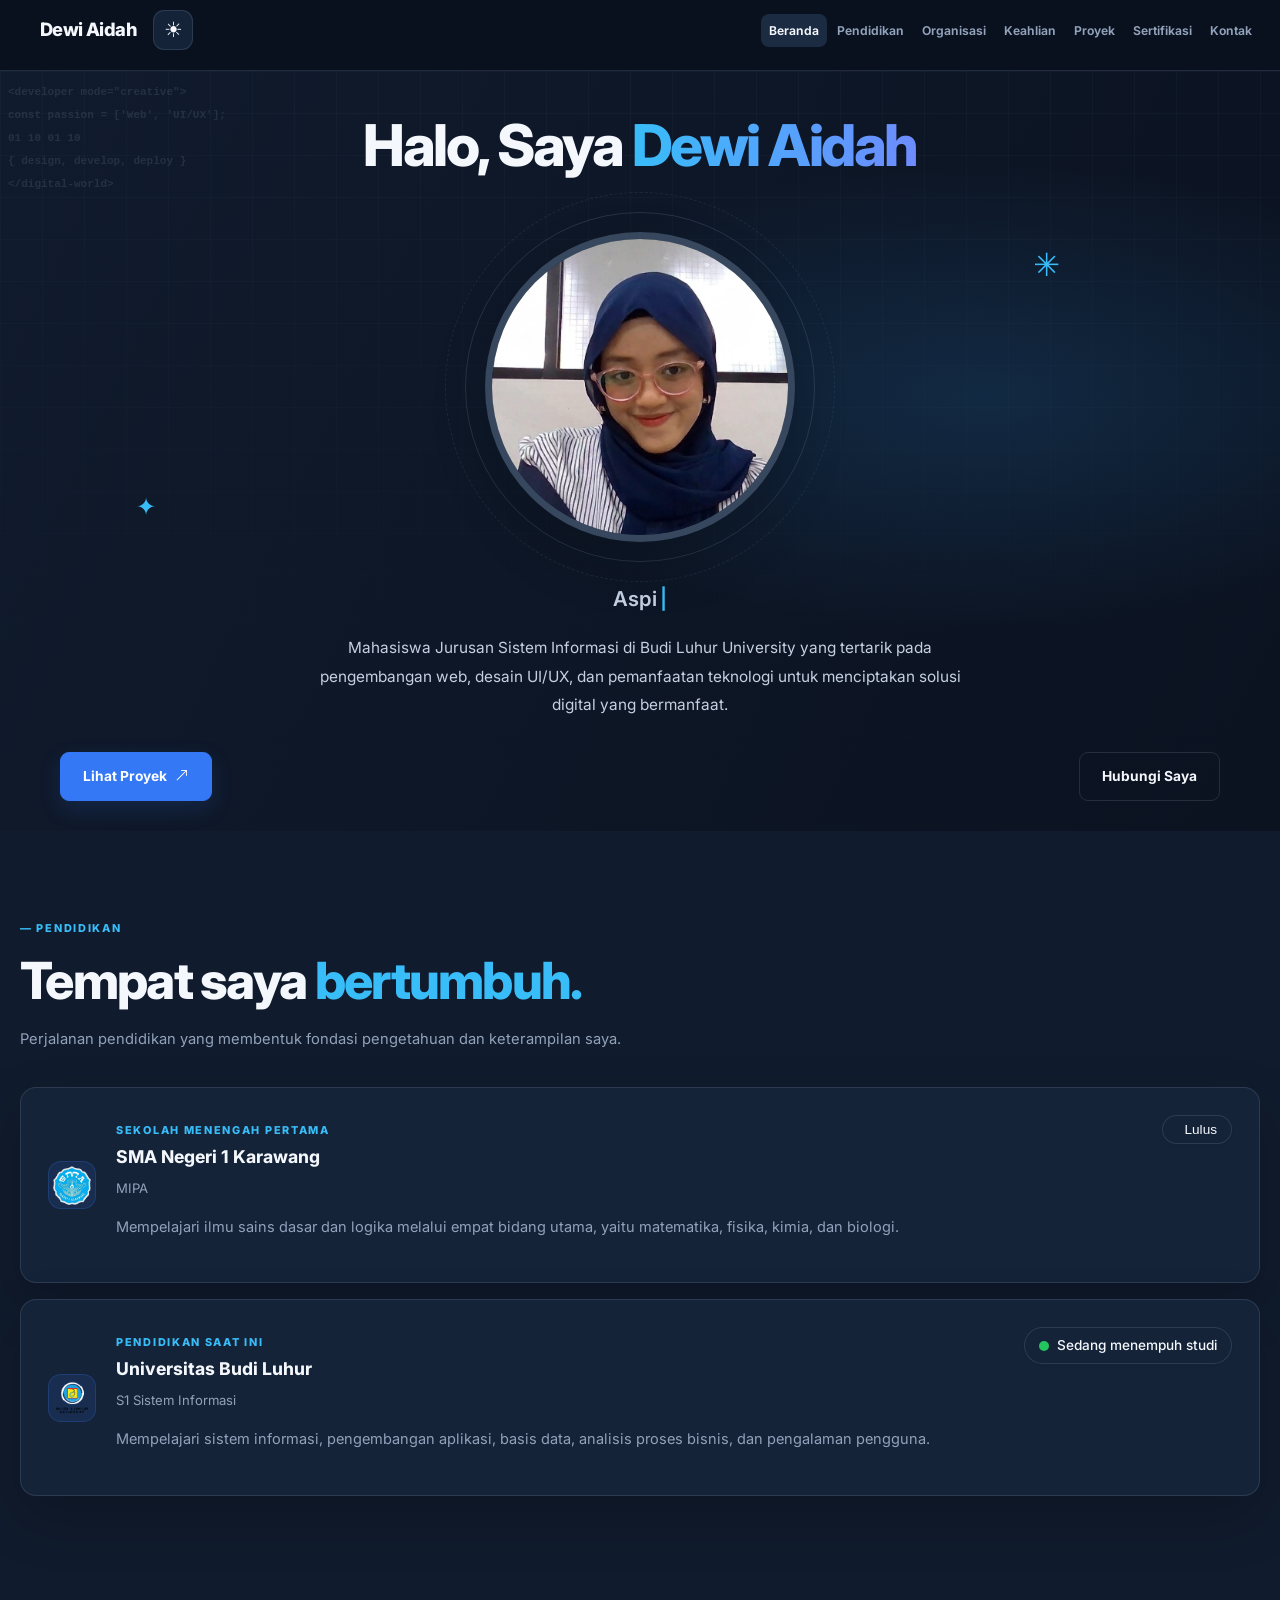
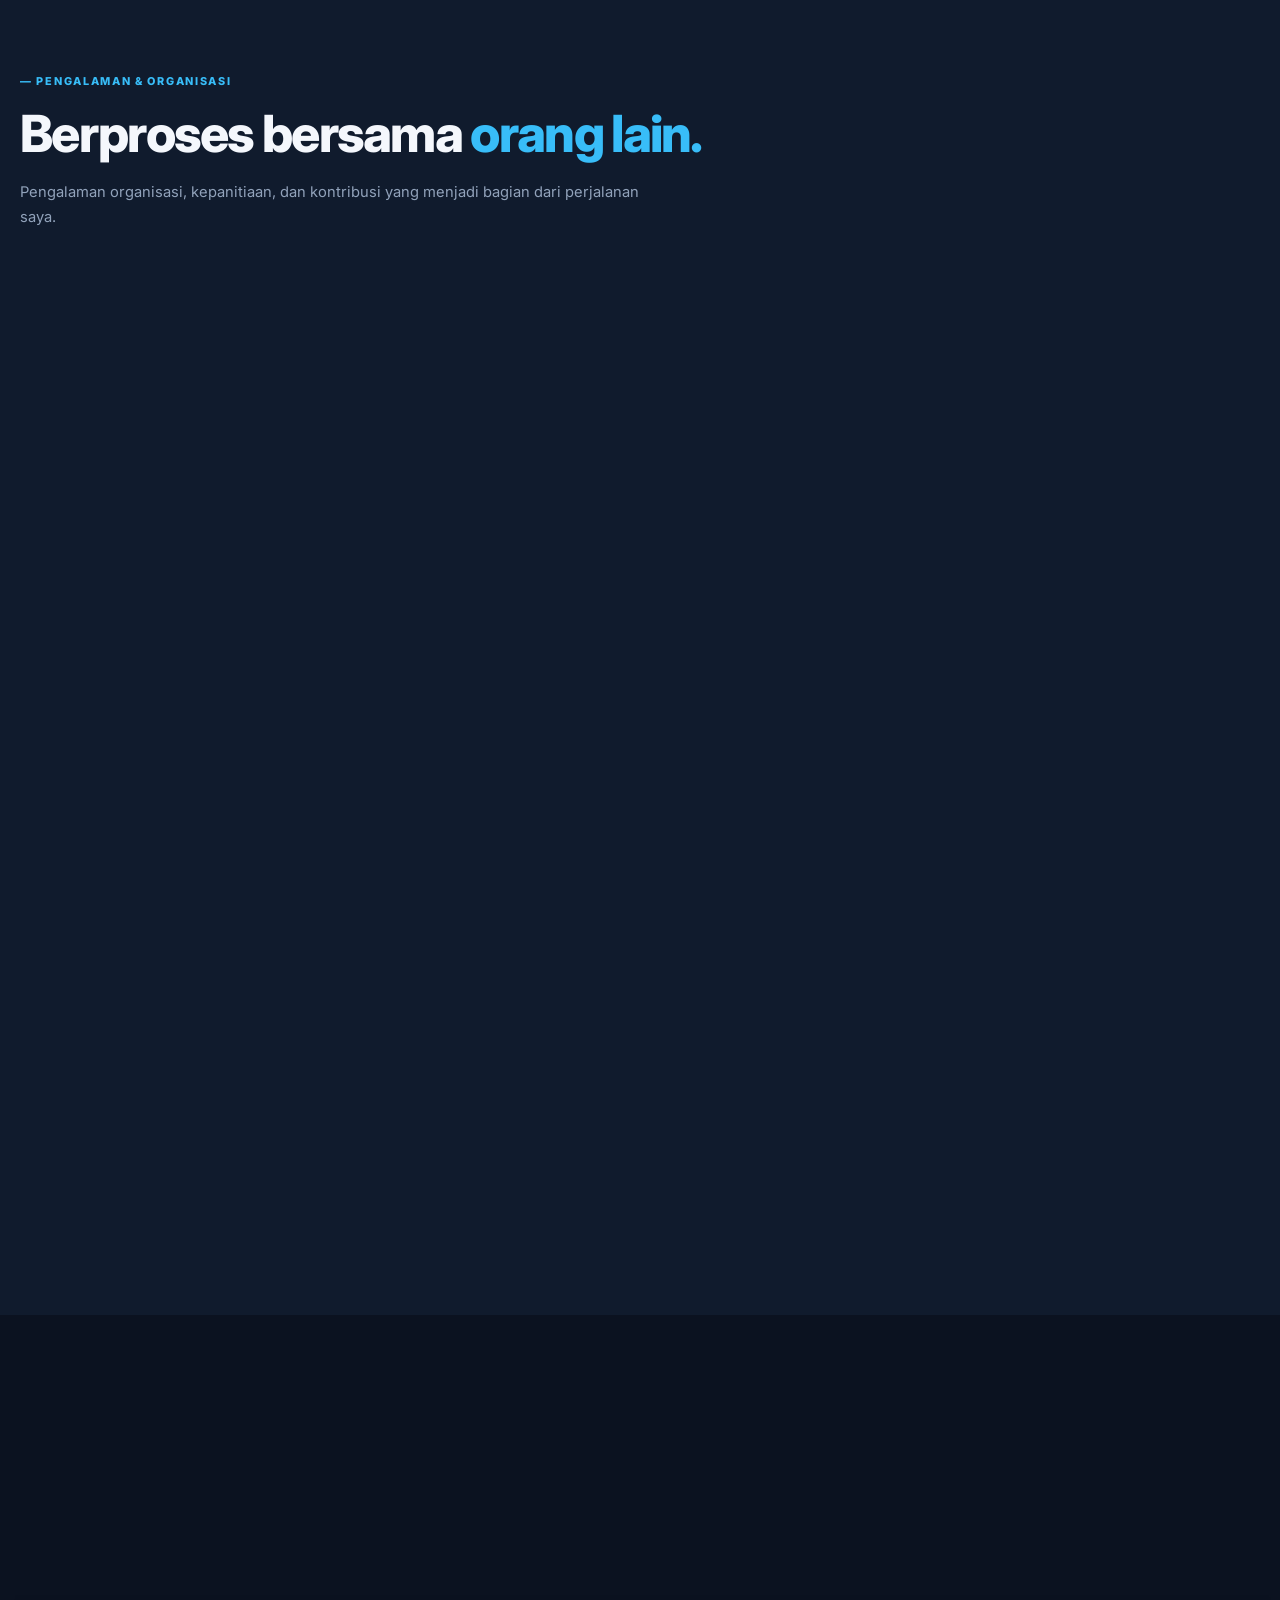
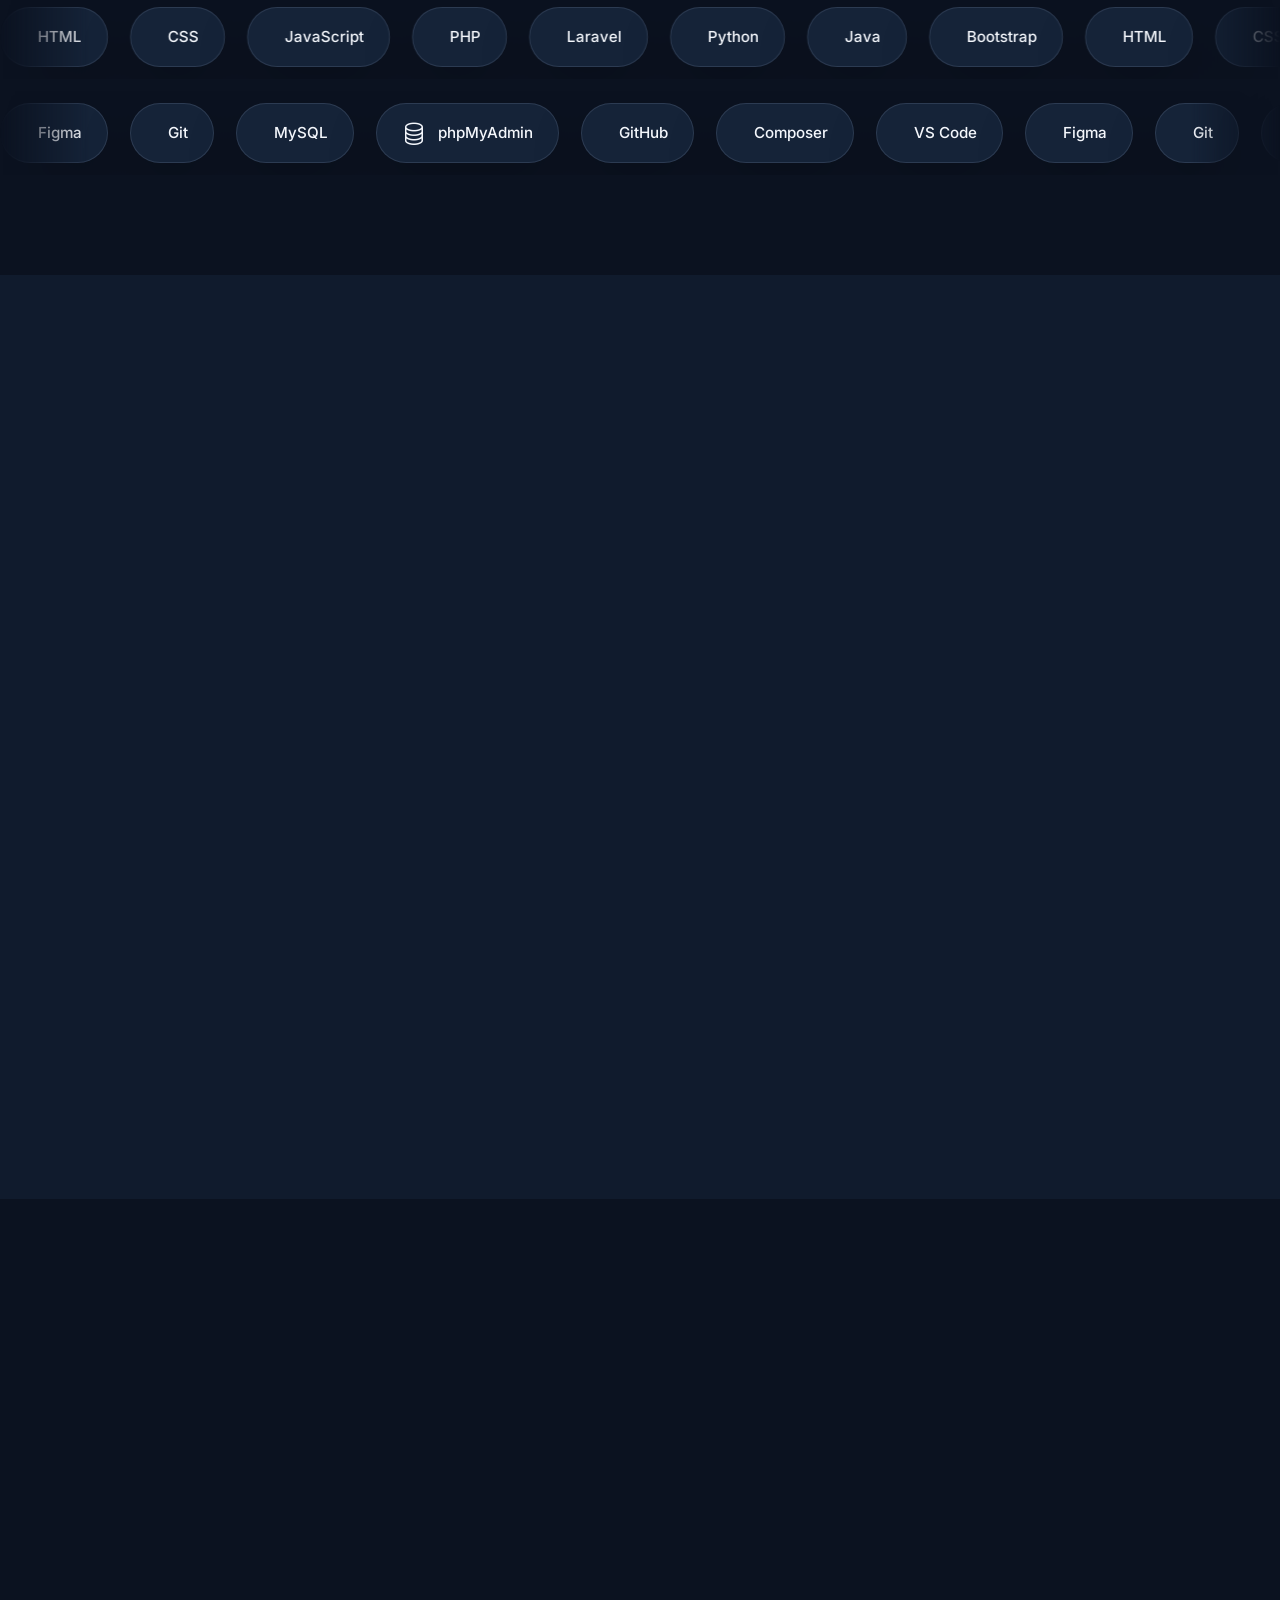
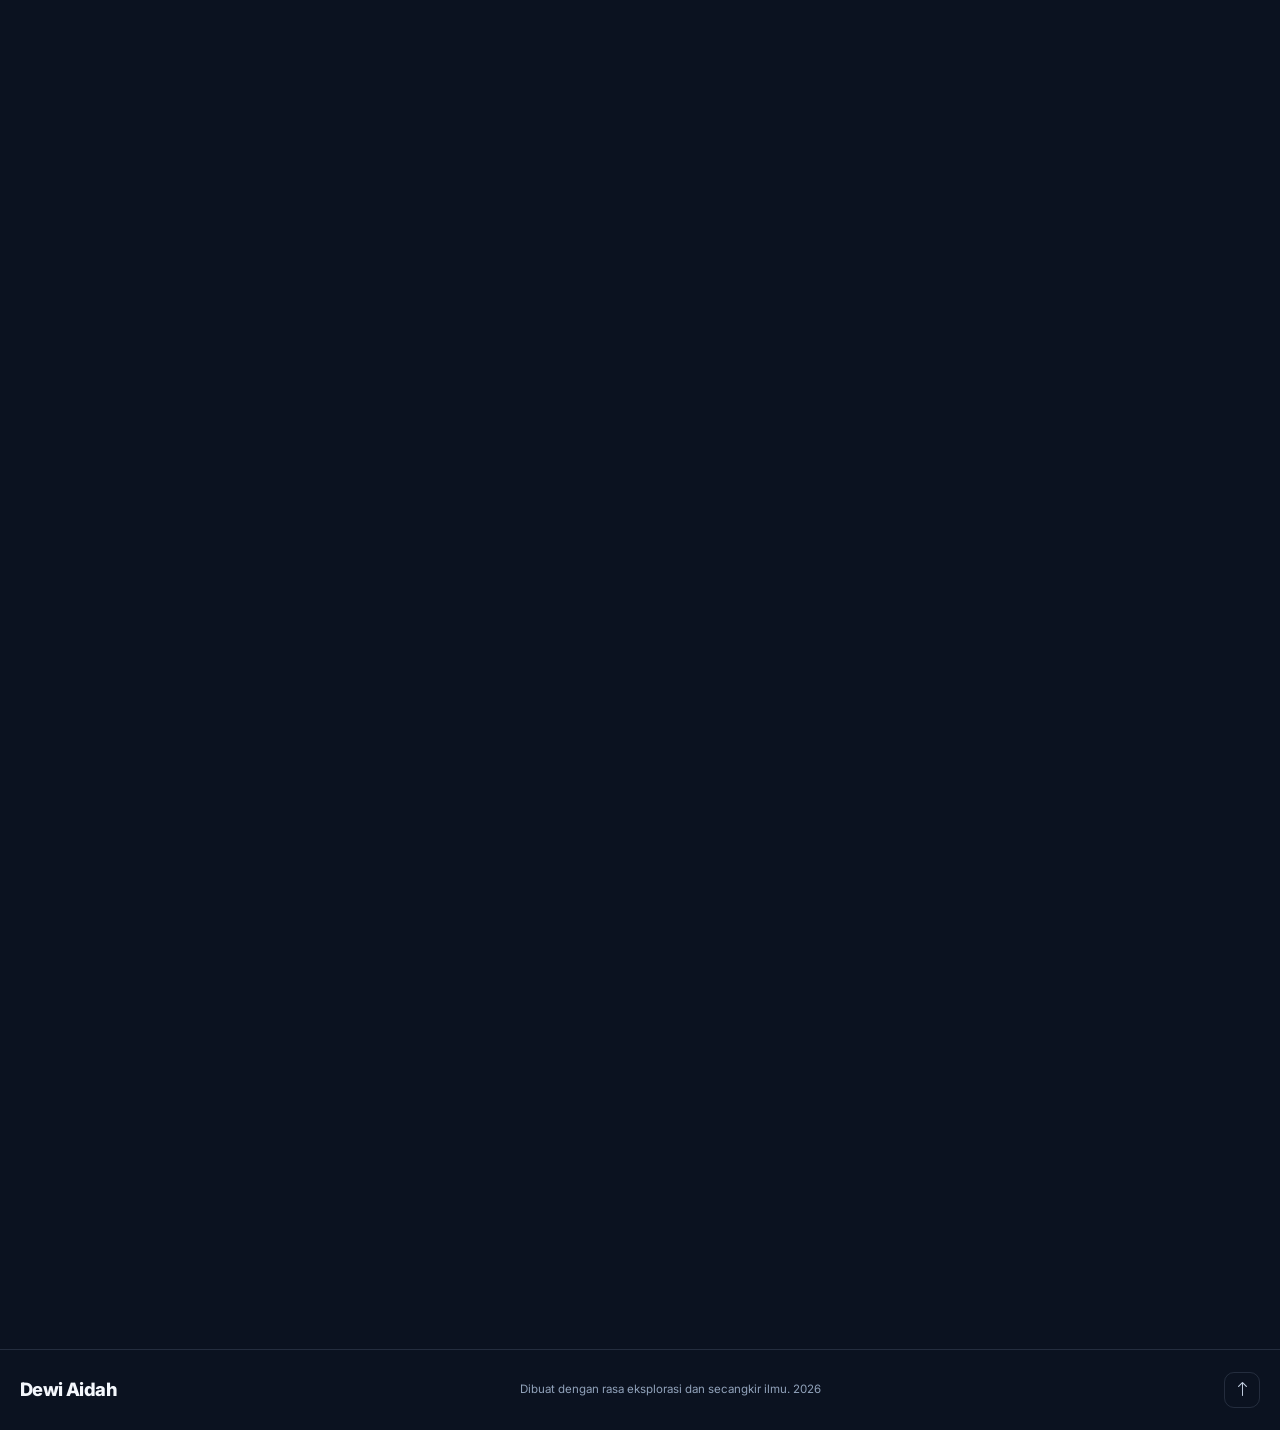
==== cv.html @ ea105f6a "Initial commic CV" ====
<!doctype html>
<html lang="id" data-theme="dark">
<head>
  <meta charset="utf-8">
  <meta name="viewport" content="width=device-width, initial-scale=1">
  <meta name="description" content="Portfolio Dewi Aidah, mahasiswa Sistem Informasi Universitas Budi Luhur.">

  <title>Dewi Aidah — Portfolio</title>

  <!-- Bootstrap CSS lokal -->
  <link rel="stylesheet" href="./bootstrap/css/bootstrap.min.css">

  <!-- Bootstrap Icons lokal: pilih satu file saja -->
  <link rel="stylesheet" href="./bootstrap-icons/font/bootstrap-icons.min.css">

  <!-- Devicon: untuk ikon bahasa pemrograman dan teknologi -->
  <link rel="stylesheet" href="https://cdn.jsdelivr.net/gh/devicons/devicon@v2.17.0/devicon.min.css">

  <!-- CSS buatan sendiri: tetap paling akhir -->
  <link rel="stylesheet" href="./style.css">
  <link rel="stylesheet" href="./bootstrap-icons/font/bootstrap-icons.min.css">
<link rel="stylesheet"
      href="./bootstrap-icons-1.13.2/bootstrap-icons.min.css">
</style>
</head>

<body>
    <header class="site-header">
    <nav class="navbar navbar-expand-xl">
      <div class="container">
        <a class="navbar-brand brand" href="#home" aria-label="Dewi Aidah, ke beranda">Dewi Aidah</a>
        <div class="nav-actions order-xl-3">
  <button
    class="theme-toggle"
    id="themeToggle"
    type="button"
    aria-label="Aktifkan tema terang"
    title="Ganti tema">
    <span id="themeIcon" aria-hidden="true">☀</span>
  </button>

  <button class="navbar-toggler" id="navToggle" type="button" aria-controls="mainNav" aria-expanded="false" aria-label="Buka navigasi">
    <span id="menuIcon" aria-hidden="true">☰</span>
  </button>
</div>
        <div class="navbar-collapse order-xl-2" id="mainNav">
          <ul class="navbar-nav ms-xl-auto">
            <li class="nav-item"><a class="nav-link active" href="#home">Beranda</a></li>
            <li class="nav-item"><a class="nav-link" href="#education">Pendidikan</a></li>
            <li class="nav-item"><a class="nav-link" href="#organization">Organisasi</a></li>
            <li class="nav-item"><a class="nav-link" href="#skills">Keahlian</a></li>
            <li class="nav-item"><a class="nav-link" href="#projects">Proyek</a></li>
            <li class="nav-item"><a class="nav-link" href="#certificates">Sertifikasi</a></li>
            <li class="nav-item"><a class="nav-link" href="#contact">Kontak</a></li>
          </ul>
        </div>
      </div>
    </nav>
  </header>
  <main>
    <section class="hero section-anchor" id="home">
      <div class="code-text" aria-hidden="true">&lt;developer mode="creative"&gt;<br>  const passion = ['Web', 'UI/UX'];<br>  01 10 01 10<br> { design, develop, deploy }<br>&lt;/digital-world&gt;</div>
      <div class="hero-grid" aria-hidden="true"></div>
      <div class="container hero-container">
        <div class="row align-items-center g-5">
          <div class="col-lg-7 hero-copy reveal">
           
            <h1 text align="center">Halo, Saya <span class="gradient-text">Dewi Aidah</span></h1>
            <div class="col-lg-5 reveal">
            <div class="portrait-stage">
              <div class="portrait-orbit orbit-one"></div><div class="portrait-orbit orbit-two"></div>
              <div class="portrait-frame">
                <img src="images/FotoCV_Web.jpeg" alt="Foto profil Dewi Aidah" id="profilePhoto">
                <div class="portrait-placeholder" id="photoPlaceholder"><i class="bi bi-person-circle"></i><span>Tambahkan foto kamu</span></div>
              </div>
              
              <div class="portrait-spark spark-one">✳</div><div class="portrait-spark spark-two">✦</div>
            </div>
          </div>
        </div>
            <h2 class="hero-subtitle"><span id="typedText">Information Systems Student</span><span class="typing-cursor">|</span></h2>
            <p class="hero-description mx-auto" style="max-width: 650px;">Mahasiswa Jurusan Sistem Informasi di Budi Luhur University yang tertarik pada pengembangan web, desain UI/UX, dan pemanfaatan teknologi untuk menciptakan solusi digital yang bermanfaat.</p>
            <div class="hero-buttons">
              <a href="#projects" class="btn btn-primary-custom">Lihat Proyek<i class="bi bi-arrow-up-right"></i></a>
              <a href="#contact" class="btn btn-outline-custom">Hubungi Saya</a>
            </div>     
</div>
    </section>

<!-- Bagian Pendidikan -->
<section class="section section-soft section-anchor" id="education">
  <div class="container">
    <div class="section-heading reveal">
      <p class="section-index"> — PENDIDIKAN</p>
      <h2>Tempat saya <span>bertumbuh.</span></h2>
      <p class="section-intro">Perjalanan pendidikan yang membentuk fondasi pengetahuan dan keterampilan saya.</p>
    </div>

    <!-- SMAN 1 Karawang -->
    <article class="timeline-card reveal scroll-reveal">
      <div class="timeline-mark">
        <!-- Ganti ikon dengan tag img -->
        <img src="images/logoSmansa.png" alt="Logo SMAN 1 Karawang" class="institution-logo">
      </div>
      <div>
        <span class="eyebrow">SEKOLAH MENENGAH PERTAMA</span>
        <h3>SMA Negeri 1 Karawang</h3>
        <p class="card-subtitle">MIPA</p>
        <p class="body-copy">Mempelajari ilmu sains dasar dan logika melalui empat bidang utama, yaitu matematika, fisika, kimia, dan biologi.</p>
      </div>
      
<button class="btn status-badge status-graduated"><span></span>Lulus</button>
    </article>

    <!-- Universitas Budi Luhur -->
    <article class="timeline-card reveal scroll-reveal">
      <div class="timeline-mark">
        <!-- Ganti ikon dengan tag img -->
        <img src="images/logoBLU.png" alt="Logo Universitas Budi Luhur" class="institution-logo">
      </div>
      <div>
        <span class="eyebrow">PENDIDIKAN SAAT INI</span>
        <h3>Universitas Budi Luhur</h3>
        <p class="card-subtitle">S1 Sistem Informasi</p>
        <p class="body-copy">Mempelajari sistem informasi, pengembangan aplikasi, basis data, analisis proses bisnis, dan pengalaman pengguna.</p>
      </div>
      <!-- Badge Status dengan Titik Hijau Kelap-kelip -->
      <div class="status-badge">
        <span class="status-dot"></span>
        <span class="status-text">Sedang menempuh studi</span>
      </div>
    </article>
  </div>
</section>
<section
  class="section section-soft section-anchor"
  id="organization">
  <div class="container">

    <!-- JUDUL SECTION -->
    <div class="section-heading reveal">
      <p class="section-index">
        — PENGALAMAN & ORGANISASI
      </p>

      <h2>
        Berproses bersama <span>orang lain.</span>
      </h2>

      <p class="section-intro">
        Pengalaman organisasi, kepanitiaan, dan kontribusi
        yang menjadi bagian dari perjalanan saya.
      </p>
    </div>

    <!-- GRID CARD ORGANISASI -->
    <div class="organization-grid reveal">

      <!-- CARD ORGANISASI 1 -->
      <article class="organization-card scroll-reveal">

        <div class="organization-image">
          <img
            src="images/aslab.png"
            alt="Dokumentasi kegiatan organisasi pertama"
            loading="lazy">
        </div>

        <div class="organization-card-body">
          <span class="eyebrow">
            ORGANISASI / KEPANITIAAN
          </span>

          <h3>Laboratorium Komputer ICT Terpadu</h3>

          <p class="organization-role">
            Asisten Laboratorium · 2025-2026
          </p>

          <p class="organization-description">
            Mengelola operasional dan perawatan infrastruktur IT laboratorium, membantu praktikum dan asistensi, serta berkontribusi dalam program kerja labkom.
          </p>
        </div>

      </article>
      <!-- CARD ORGANISASI 2 -->
      <article class="organization-card scroll-reveal">

        <div class="organization-image">
          <img
            src="images/awbl.png"
            alt="Dokumentasi kegiatan organisasi ketiga"
            loading="lazy">
        </div>

        <div class="organization-card-body">
          <span class="eyebrow">
            KEGIATAN KAMPUS
          </span>

          <h3>Proyek Aplikasi Wawasan Kebudiluhuran</h3>

          <p class="organization-role">
            Pemateri · 2026
          </p>

          <p class="organization-description">
            Edukasi interaktif berbasis gamifikasi yang mengajak siswa sekolah dasar belajar memilah dan memanfaatkan sampah sejak dini melalui aktivitas yang menyenangkan dan edukatif.
          </p>
        </div>
      </article>
<!-- CARD ORGANISASI 3 -->
      <article class="organization-card scroll-reveal">

        <div class="organization-image">
          <img
            src="images/tesnika.png"
            alt="Dokumentasi kegiatan organisasi pertama"
            loading="lazy">
        </div>

        <div class="organization-card-body">
          <span class="eyebrow">
            ORGANISASI / KEPANITIAAN
          </span>

          <h3>Teater Seni SMAN 1 Karawang (Tesnika)</h3>

          <p class="organization-role">
            Wakil Ketua · 2023-2025
          </p>

          <p class="organization-description">
            Ekstrakurikuler teater yang mengembangkan kemampuan akting, komunikasi, dan kolaborasi melalui pertunjukan teater dan kegiatan seni.
          </p>
        </div>

      </article>
      <!-- CARD ORGANISASI 4 -->
      <article class="organization-card scroll-reveal">

        <div class="organization-image">
          <img
            src="images/osis.jpeg"
            alt="Dokumentasi kegiatan organisasi ketiga"
            loading="lazy">
        </div>

        <div class="organization-card-body">
          <span class="eyebrow">
            ORGANISASI / KEPANITIAAN
          </span>

          <h3>OSIS SMAN 1 Karawang</h3>

          <p class="organization-role">
            Divisi Prestasi dan Kreativitas Seni · 2023-2024
          </p>

          <p class="organization-description">
            Mengelola kegiatan dan program kerja OSIS, serta berkontribusi dalam pengembangan kreativitas seni maupun prestasi di lingkungan sekolah.
          </p>
        </div>

      </article>

    </div>
  </div>
</section>
    </div>
  </div>
</section>
    </div>
  </div>
</section>

<section class="section section-anchor" id="skills">
  <div class="container">
    <div class="section-heading reveal">
      <p class="section-index">— KEAHLIAN</p>
      <h2><span>Tools</span> & <span>Skills</span></h2>
      <p class="section-intro">
        Teknologi dan tools yang saya gunakan dalam proses belajar dan pengembangan proyek.
      </p>
    </div>
  </div>

  <!-- BARIS 1: BERGERAK KE KANAN -->
  <div class="skills-marquee" aria-label="Keahlian teknis">
    <div class="skills-track skills-track-right">

      <div class="skills-group">
        <span class="skill-item">
          <i class="devicon-html5-plain colored"></i>
          <span>HTML</span>
        </span>

        <span class="skill-item">
          <i class="devicon-css3-plain colored"></i>
          <span>CSS</span>
        </span>

        <span class="skill-item">
          <i class="devicon-javascript-plain colored"></i>
          <span>JavaScript</span>
        </span>

        <span class="skill-item">
          <i class="devicon-php-plain colored"></i>
          <span>PHP</span>
        </span>

        <span class="skill-item">
          <i class="devicon-laravel-plain colored"></i>
          <span>Laravel</span>
        </span>
        <span class="skill-item">
          <i class="devicon-python-plain colored"></i>
          <span>Python</span>
        </span>

        <span class="skill-item">
          <i class="devicon-java-plain colored"></i>
          <span>Java</span>
        </span>
        <span class="skill-item">
          <i class="devicon-bootstrap-plain colored"></i>
          <span>Bootstrap</span>
        </span>
      </div>

      <!-- DUPLIKASI -->
      <div class="skills-group" aria-hidden="true">
        <span class="skill-item">
          <i class="devicon-html5-plain colored"></i>
          <span>HTML</span>
        </span>

        <span class="skill-item">
          <i class="devicon-css3-plain colored"></i>
          <span>CSS</span>
        </span>

        <span class="skill-item">
          <i class="devicon-javascript-plain colored"></i>
          <span>JavaScript</span>
        </span>

        <span class="skill-item">
          <i class="devicon-php-plain colored"></i>
          <span>PHP</span>
        </span>

        <span class="skill-item">
          <i class="devicon-laravel-plain colored"></i>
          <span>Laravel</span>
        </span>

        <span class="skill-item">
          <i class="devicon-python-plain colored"></i>
          <span>Python</span>
        </span>

        <span class="skill-item">
          <i class="devicon-java-plain colored"></i>
          <span>Java</span>
        </span>

        <span class="skill-item">
          <i class="devicon-bootstrap-plain colored"></i>
          <span>Bootstrap</span>
        </span>
      </div>

    </div>
  </div>

  <!-- BARIS 2: BERGERAK KE KIRI -->
  <div class="skills-marquee" aria-label="Tools dan teknologi">
    <div class="skills-track skills-track-left">

      <div class="skills-group">
        <span class="skill-item">
          <i class="devicon-figma-plain colored"></i>
          <span>Figma</span>
        </span>

        <span class="skill-item">
          <i class="devicon-git-plain colored"></i>
          <span>Git</span>
        </span>

        <span class="skill-item">
          <i class="devicon-mysql-plain colored"></i>
          <span>MySQL</span>
        </span>

        <span class="skill-item">
  <i class="bi bi-database"></i>
  <span>phpMyAdmin</span>
</span>

        <span class="skill-item">
          <i class="devicon-github-original"></i>
          <span>GitHub</span>
        </span>

        <span class="skill-item">
          <i class="devicon-composer-line colored"></i>
          <span>Composer</span>
        </span>
        <span class="skill-item">
          <i class="devicon-vscode-plain colored"></i>
          <span>VS Code</span>
        </span>
      <!-- DUPLIKASI -->
      <div class="skills-group" aria-hidden="true">
        <span class="skill-item">
          <i class="devicon-figma-plain colored"></i>
          <span>Figma</span>
        </span>

        <span class="skill-item">
          <i class="devicon-git-plain colored"></i>
          <span>Git</span>
        </span>

        <span class="skill-item">
          <i class="devicon-mysql-plain colored"></i>
          <span>MySQL</span>
        </span>

        <span class="skill-item">
  <i class="bi bi-database"></i>
  <span>phpMyAdmin</span>
</span>

        <span class="skill-item">
          <i class="devicon-github-original"></i>
          <span>GitHub</span>
        </span>

        <span class="skill-item">
          <i class="devicon-composer-line colored"></i>
          <span>Composer</span>
        </span>

        <span class="skill-item">
          <i class="devicon-vscode-plain colored"></i>
          <span>VS Code</span>
        </span>
    </div>
  </div>
</section>


<section class="section section-soft section-anchor" id="projects">
  <div class="container">

    <div class="section-heading reveal">
      <p class="section-index">— PROYEK PILIHAN</p>
      <h2>Hal yang sedang dan <span>pernah saya bangun.</span></h2>
      <p class="section-intro">
        Kumpulan proyek, eksperimen, dan solusi digital
        yang saya kembangkan selama proses belajar.
      </p>
    </div>

    <div class="row g-4 project-showcase">

      <!-- PROYEK 1: DENGAN FOTO -->
      <div class="col-lg-4 col-md-6">
        <article class="project-tile reveal">

          <div class="project-visual visual-blue">
            <span class="project-category">WEB APPLICATION</span>

            <img
              src="images/dearbeauty.jpeg"
              alt="Preview aplikasi booking makeup artist"
              loading="lazy">

            <span class="project-index">01</span>
          </div>

          <div class="project-info">
            <h3>Sistem Booking Makeup Artist</h3>

            <p>
              Aplikasi pemesanan jasa makeup artist dengan
              fitur booking, pengelolaan pesanan, dan informasi layanan.
            </p>
            
<div class="project-tags">
  <span>Laravel 13</span>
  <span>PHP</span>
  <span>MySQL</span>
  <span>HTML5 & CSS3</span>
  <span>Bootstrap 5</span>
  <span>RESTful API</span>
  <span>Git Version Control</span>
</div>

<a
  href="https://dearbeauty-bookingmua.infinityfreeapp.com/"
  class="project-action"
  target="_blank"
  rel="noopener noreferrer">
  Lihat Proyek <i class="bi bi-arrow-up-right"></i>
</a>


        </article>
      </div>

      <!-- PROYEK 2: TANPA FOTO -->
      <div class="col-lg-4 col-md-6">
        <article class="project-tile project-featured reveal">

          <div class="project-visual visual-dark">
            <span class="project-category">WEB DEVELOPMENT</span>

            <!-- ILUSTRASI TANPA FOTO -->
            <div class="project-illustration">
              <i class="bi bi-code-slash"></i>
              <span>DEWI AIDAH</span>
              <small>Network & System Administration</small>
              <div class="illustration-lines">
                <span></span>
                <span></span>
                <span></span>
              </div>
            </div>

            <span class="project-index">02</span>
          </div>

          <div class="project-info">
            <h3>Simulasi Jaringan & Sistem Berbasis Linux</h3>

            <p>
              Mengonfigurasi jaringan dasar hingga menengah menggunakan MikroTik RouterBoards, subnetting, dan integrasi layanan jaringan berbasis Linux seperti web server (Nginx), domain sistem (DNS), transfer file (FTP), SSH, dan database.
            </p>

            <div class="project-tags">
              <span>MikroTik</span>
              <span>Linux</span>
              <span>Nginx</span>
              <span>DNS</span>
              <span>FTP</span>
              <span>SSH</span>
              <span>MySQL</span>
            </div>
          </div>
        </article>
      </div>

      <!-- PROYEK 3: DENGAN FOTO -->
      <div class="col-lg-4 col-md-6">
        <article class="project-tile reveal">

          <div class="project-visual visual-violet">
            <span class="project-category">UI/UX DESIGN</span>

            <img
              src="images/figma2.png"
              alt="Preview desain platform literasi digital"
              loading="lazy">

            <span class="project-index">03</span>
          </div>

          <div class="project-info">
            <h3>Platform Literasi Digital</h3>

            <p>
              Konsep platform pembelajaran berbasis permainan
              dan AI untuk membantu meningkatkan literasi anak.
            </p>

            <div class="project-tags">
              <span>UI/UX</span>
              <span>Figma</span>
            </div>
          </div>
        </article>
      </div>

    </div>
  </div>
</section>
<section class="section section-anchor" id="certificates">
  <div class="container">
    <div class="section-heading reveal">
      <p class="section-index">— SERTIFIKASI</p>
      <h2>Terus belajar, <span>terus berkembang.</span></h2>
      <p class="section-intro">
      Kumpulan sertifikasi, pelatihan, dan pencapaian dalam perjalanan akademik dan profesional saya.
      </p>
    </div>

    <div class="certificate-grid reveal">

      <!-- CARD SERTIFIKAT 1 -->
      <article class="certificate-card"
        data-certificate="images/EFE1.jpeg"
        data-title="Sertifikat Web Development"
        tabindex="0"
        role="button"
        aria-label="Lihat Sertifikat Web Development">

        <div class="certificate-image">
          <img
            src="images/EFE1.jpeg"
            alt="Sertifikat Web Development"
            loading="lazy">
          <div class="certificate-image-overlay">
            <i class="bi bi-zoom-in"></i>
            <span>Lihat Sertifikat</span>
          </div>
        </div>

        <div class="certificate-card-body">
          <span class="eyebrow">SERTIFIKASI / PELATIHAN</span>
          <h3>High school-level 4 English language training</h3>
          <p class="certificate-organizer">English For Everyone · April 2025</p>
          <p class="certificate-description">
            Online Course untuk meningkatkan kemampuan bahasa Inggris tingkat menengah-atas.
          </p>
        </div>
      </article>


      <!-- CARD SERTIFIKAT 2 -->
      <article class="certificate-card"
        data-certificate="images/ukbi.jpeg"
        data-title="Sertifikat Laravel"
        tabindex="0"
        role="button"
        aria-label="Lihat Sertifikat Laravel">

        <div class="certificate-image">
          <img
            src="images/ukbi.jpeg"
            alt="Sertifikat Laravel"
            loading="lazy">
          <div class="certificate-image-overlay">
            <i class="bi bi-zoom-in"></i>
            <span>Lihat Sertifikat</span>
          </div>
        </div>

        <div class="certificate-card-body">
          <span class="eyebrow">SERTIFIKASI / PELATIHAN</span>
          <h3>Uji  Kemahiran Berbahasa Indonesia</h3>
          <p class="certificate-organizer">Badan Pengembangan dan Pembinaan Bahasa melalui Kelompok Kepakaran dan Layanan Profesional · Mei 2025</p>
          <p class="certificate-description">
            Sertifikasi resmi untuk mengukur kemampuan berbahasa Indonesia secara profesional.
          </p>
        </div>
      </article>


      <!-- CARD SERTIFIKAT 3 -->
      <article class="certificate-card"
        data-certificate="images/MySkill.jpeg"
        data-title="Sertifikat UI/UX Design"
        tabindex="0"
        role="button"
        aria-label="Lihat Sertifikat UI/UX Design">

        <div class="certificate-image">
          <img
            src="images/MySkill.jpeg"
            alt="Sertifikat UI/UX Design"
            loading="lazy">
          <div class="certificate-image-overlay">
            <i class="bi bi-zoom-in"></i>
            <span>Lihat Sertifikat</span>
          </div>
        </div>

        <div class="certificate-card-body">
          <span class="eyebrow">SERTIFIKASI / PENCAPAIAN</span>
          <h3>Python Introduction for Data Analysis</h3>
          <p class="certificate-organizer">MySkill · Juni 2025</p>
          <p class="certificate-description">
            Sertifikasi untuk mengukur kemampuan dalam pengenalan Python untuk analisis data.
          </p>
        </div>
      </article>

      <!-- CARD SERTIFIKAT 4 -->
      <article class="certificate-card"
        data-certificate="images/EFE2.jpeg"
        data-title="Sertifikat Kompetensi"
        tabindex="0"
        role="button"
        aria-label="Lihat Sertifikat Kompetensi">

        <div class="certificate-image">
          <img
            src="images/EFE2.jpeg"
            alt="Sertifikat Kompetensi"
            loading="lazy">
          <div class="certificate-image-overlay">
            <i class="bi bi-zoom-in"></i>
            <span>Lihat Sertifikat</span>
          </div>
        </div>

        <div class="certificate-card-body">
          <span class="eyebrow">SERTIFIKASI / KOMPETENSI</span>
          <h3>High school-level 5 English language training</h3>
          <p class="certificate-organizer">English For Everyone · 2025</p>
          <p class="certificate-description">
            Online Course untuk meningkatkan kemampuan bahasa Inggris tingkat menengah-atas.
          </p>
        </div>
      </article>
      <!-- CARD SERTIFIKAT 5 -->
      <article class="certificate-card"
        data-certificate="images/RevoU.jpeg"
        data-title="Sertifikat Web Development"
        tabindex="0"
        role="button"
        aria-label="Lihat Sertifikat Web Development">

        <div class="certificate-image">
          <img
            src="images/RevoU.jpeg"
            alt="Sertifikat Web Development"
            loading="lazy">
          <div class="certificate-image-overlay">
            <i class="bi bi-zoom-in"></i>
            <span>Lihat Sertifikat</span>
          </div>
        </div>

        <div class="certificate-card-body">
          <span class="eyebrow">SERTIFIKASI / PELATIHAN</span>
          <h3>Intro to Data Analytics</h3>
          <p class="certificate-organizer">RevoU · 2025</p>
          <p class="certificate-description">
            Online Course untuk meningkatkan fundamental berkarir di Data Analytics
          </p>
        </div>
      </article>
      <!-- CARD SERTIFIKAT 6 -->
      <article class="certificate-card"
        data-certificate="images/MySkill_PTable.jpeg"
        data-title="Sertifikat Web Development"
        tabindex="0"
        role="button"
        aria-label="Lihat Sertifikat Web Development">

        <div class="certificate-image">
          <img
            src="images/MySkill_PTable.jpeg"
            alt="Sertifikat Web Development"
            loading="lazy">
          <div class="certificate-image-overlay">
            <i class="bi bi-zoom-in"></i>
            <span>Lihat Sertifikat</span>
          </div>
        </div>

        <div class="certificate-card-body">
          <span class="eyebrow">SERTIFIKASI / PELATIHAN</span>
          <h3>Pivot Table in Microsoft Excel</h3>
          <p class="certificate-organizer">MySkill · Juni 2025</p>
          <p class="certificate-description">
            Pelatihan pengembangan website dan teknologi web.
          </p>
        </div>
      </article>
      <!-- CARD SERTIFIKAT 7 -->
      <article class="certificate-card"
        data-certificate="images/bebras.jpeg"
        data-title="Sertifikat Web Development"
        tabindex="0"
        role="button"
        aria-label="Lihat Sertifikat Web Development">

        <div class="certificate-image">
          <img
            src="images/bebras.jpeg"
            alt="Sertifikat Web Development"
            loading="lazy">
          <div class="certificate-image-overlay">
            <i class="bi bi-zoom-in"></i>
            <span>Lihat Sertifikat</span>
          </div>
        </div>

        <div class="certificate-card-body">
          <span class="eyebrow">SERTIFIKASI / PELATIHAN</span>
          <h3>Workshop Nasional Bebras Indonesia 2025</h3>
          <p class="certificate-organizer">Nasional Bebras Indonesia · Oktober 2025</p>
          <p class="certificate-description">
            Forum kolaborasi pendidik se-Indonesia untuk meningkatkan literasi komputasi dan pemikiran komputasional di kalangan siswa.
          </p>
        </div>
      </article>
      <!-- CARD SERTIFIKAT 8 -->
      <article class="certificate-card"
        data-certificate="images/worthit.jpeg"
        data-title="Sertifikat Web Development"
        tabindex="0"
        role="button"
        aria-label="Lihat Sertifikat Web Development">

        <div class="certificate-image">
          <img
            src="images/worthit.jpeg"
            alt="Sertifikat Web Development"
            loading="lazy">
          <div class="certificate-image-overlay">
            <i class="bi bi-zoom-in"></i>
            <span>Lihat Sertifikat</span>
          </div>
        </div>

        <div class="certificate-card-body">
          <span class="eyebrow">SERTIFIKASI / PELATIHAN</span>
          <h3>Workshop IT: Unlock Your Algorithm Potential</h3>
          <p class="certificate-organizer">Laboratorium ICT · November 2025</p>
          <p class="certificate-description">
            Pelatihan Algoritma untuk meningkatkan kemampuan logika dan pemecahan masalah dalam pengembangan perangkat lunak.
          </p>
        </div>
      </article>
    </div>
  </div>
</section>


<!-- MODAL PREVIEW SERTIFIKAT -->
<div
  class="certificate-modal"
  id="certificateModal"
  aria-hidden="true"
  role="dialog"
  aria-modal="true"
  aria-label="Pratinjau sertifikat">

  <div class="certificate-modal-content">

    <button
  type="button"
  class="certificate-modal-close"
  id="closeCertificateModal"
  aria-label="Tutup pratinjau">
  &times;
</button>

    <h3 id="certificateModalTitle">Pratinjau Sertifikat</h3>
    <img
      src=""
      alt="Sertifikat ukuran besar"
      id="certificateFullImage">
  </div>
</div>

  </div>
</div>
<section class="section contact-section section-anchor" id="contact">
  <div class="container">
    <div class="contact-panel reveal">
      <div class="contact-glow"></div>
      <p class="section-index">KONTAK</p>
      <h2 class="contact-title">Hubungi Saya</h2>
      <p class="contact-text">
        Terbuka untuk bertukar ide, belajar bersama, dan berkolaborasi
        dalam proyek yang bermanfaat.
      </p>
      
<div class="contact-socials">
  <a href="mailto:dewiaidah48@gmail.com">
    <i class="bi bi-envelope-fill"></i>
    <span>Email</span>
  </a>

  <a href="https://www.linkedin.com/in/dewiaidah/" target="_blank" rel="noopener noreferrer">
    <i class="bi bi-linkedin"></i>
    <span>LinkedIn</span>
  </a>

  <a href="https://github.com/dewiaidah" target="_blank" rel="noopener noreferrer">
    <i class="bi bi-github"></i>
    <span>GitHub</span>
  </a>

  <a href="https://www.instagram.com/dew.aidh_" target="_blank" rel="noopener noreferrer">
    <i class="bi bi-instagram"></i>
    <span>Instagram</span>
  </a>
      </div>
    </div>
  </div>
</section>

  <footer class="site-footer"><div class="container footer-inner"><a class="navbar-brand brand" href="#home">Dewi Aidah</a><p>Dibuat dengan rasa eksplorasi dan secangkir ilmu. <span id="currentYear"></span></p><a href="#home" class="back-top" aria-label="Kembali ke atas"><i class="bi bi-arrow-up"></i></a></div></footer>
  <script src="bootstrap/js/bootstrap.bundle.min.js"></script>
  <script src="script.js"></script>
</body>
</html>
---- style.css ----
@import url('https://fonts.googleapis.com/css2?family=Inter:wght@400;500;600;700;800&display=swap');

:root { color-scheme: dark; --bg: #0b1220; --bg-soft: #101b2d; --surface: #152338; --surface-raised: #1b2b42; --header: rgba(10, 17, 31, .94); --text: #f4f7fc; --text-soft: #c4d0e2; --muted: #91a2ba; --line: rgba(159, 180, 208, .17); --accent: #3478f6; --accent-bright: #38bdf8; --accent-contrast: #fff; --hero-glow: rgba(39, 125, 191, .20); --shadow: 0 22px 55px rgba(0, 0, 0, .20); --grid-line: rgba(125, 159, 198, .045); --transition: .25s ease; }
html[data-theme="light"] { color-scheme: light; --bg: #f7f9fc; --bg-soft: #eef3fa; --surface: #ffffff; --surface-raised: #f5f8fd; --header: rgba(255, 255, 255, .93); --text: #142034; --text-soft: #34445c; --muted: #64748b; --line: rgba(46, 67, 98, .15); --accent: #245fdf; --accent-bright: #087fae; --accent-contrast: #fff; --hero-glow: rgba(61, 145, 207, .13); --shadow: 0 22px 55px rgba(30, 58, 91, .10); --grid-line: rgba(55, 92, 140, .055); }
* { box-sizing: border-box; }
html { scroll-behavior: smooth; scroll-padding-top: 90px; }
body { margin: 0; background: var(--bg); color: var(--text); font-family: Inter, system-ui, -apple-system, "Segoe UI", sans-serif; line-height: 1.7; transition: background var(--transition), color var(--transition); }
a { color: inherit; text-decoration: none; }
button, a { -webkit-tap-highlight-color: transparent; }
.section-anchor { scroll-margin-top: 82px; }
.site-header { position: sticky; top: 0; z-index: 1000; background: var(--header); border-bottom: 1px solid var(--line); backdrop-filter: blur(18px); }
.navbar { min-height: 70px; padding: 10px 0; }
.brand { color: var(--text); font-size: 1.15rem; font-weight: 800; letter-spacing: -.6px; white-space: nowrap; }
.brand:hover { color: var(--text); }
.brand span { color: var(--accent-bright); }
.brand b { color: var(--accent-bright); font-size: .9em; }
.navbar-nav { gap: 2px; align-items: center; }
.nav-link { color: var(--muted); padding: 9px 10px !important; border-radius: 8px; font-size: .78rem; font-weight: 650; transition: color var(--transition), background var(--transition); white-space: nowrap; }
.nav-link:hover, .nav-link.active { color: var(--text); background: var(--surface-raised); }
.nav-actions { display: flex; align-items: center; gap: 10px; margin-left: 12px; }
.theme-toggle { width: 39px; height: 39px; display: inline-flex; justify-content: center; align-items: center; border: 1px solid var(--line); border-radius: 12px; background: var(--surface); color: var(--text); font-size: 1rem; transition: transform var(--transition), border-color var(--transition); }
.theme-toggle:hover { transform: translateY(-2px); border-color: var(--accent); }
.navbar-toggler { border: 1px solid var(--line); background: var(--surface); padding: 7px 9px; }
.navbar-toggler:focus { box-shadow: 0 0 0 3px var(--hero-glow); }
.navbar-toggler-icon { filter: invert(1); }
html[data-theme="light"] .navbar-toggler-icon { filter: none; }
.hero { position: relative; overflow: hidden; min-height: 590px; padding: 24px 20px 30px; background: radial-gradient(ellipse at 77% 43%, var(--hero-glow), transparent 38%), linear-gradient(115deg, var(--bg-soft), var(--bg)); }
.hero-grid { position: absolute; inset: 0; pointer-events: none; background-image: linear-gradient(var(--grid-line) 1px, transparent 1px), linear-gradient(90deg, var(--grid-line) 1px, transparent 1px); background-size: 42px 42px; mask-image: linear-gradient(to bottom, black, transparent 95%); }
.code-text { position: absolute; top: 10px; left: 8px; color: var(--muted); opacity: .16; font: 600 11px/2.1 ui-monospace, SFMono-Regular, Menlo, monospace; pointer-events: none; }
.hero-container { position: relative; z-index: 1; }
.hero-copy { padding-top: 18px; }
.availability { display: inline-flex; align-items: center; gap: 9px; padding: 8px 14px; margin-bottom: 23px; border: 1px solid var(--line); border-radius: 100px; background: var(--surface-raised); color: var(--text-soft); font-size: .76rem; }
.pulse { width: 8px; height: 8px; border-radius: 50%; background: #31d18b; box-shadow: 0 0 0 4px rgba(49, 209, 139, .12); }
.hero-kicker, .section-index, .eyebrow { margin: 0 0 12px; color: var(--accent-bright); font-size: .68rem; font-weight: 800; letter-spacing: 1.7px; }
.hero h1 { margin: 0 0 14px; font-size: clamp(2.55rem, 4.5vw, 4.2rem); line-height: 1.12; font-weight: 800; letter-spacing: -2.5px; }
.gradient-text { background: linear-gradient(95deg, var(--accent-bright), #6e8bff); color: transparent; background-clip: text; -webkit-background-clip: text; }
.hero-subtitle { min-height: 32px; margin: 0 0 18px; color: var(--muted); font-size: clamp(1rem, 1.8vw, 1.28rem); font-weight: 600; text-align: center; }
#typedText { color: var(--text-soft); text-align: center; }
.typing-cursor { margin-left: 3px; color: var(--accent-bright); animation: blink .8s steps(2, start) infinite; }

@keyframes blink {to { visibility: hidden; } }
.hero-description { max-width: 600px; width: 100%; margin: 0 auto 27px; color: var(--text-soft); font-size: .96rem; line-height: 1.85; text-align: center; }
/* Baris tombol berada di bawah konten hero */
.hero-buttons { position: relative; display: flex; align-items: center; justify-content: space-between; gap: 20px; width: 100%; margin: 32px auto 0; padding: 0 20px; box-sizing: border-box; z-index: 2; }
.hero-buttons .btn { flex: 0 0 auto; display: inline-flex; align-items: center; justify-content: center; gap: 8px; }

/* Tampilan HP */
@media (max-width: 576px) {.hero-buttons { margin-top: 24px; padding: 0 4px; gap: 12px; }
.hero-buttons .btn { flex: 1 1 0; min-width: 0; padding: 12px 10px; font-size: 0.78rem; }

}
.btn-primary-custom, .btn-outline-custom { min-height: 48px; display: inline-flex; align-items: center; justify-content: center; gap: 10px; padding: 12px 22px; border-radius: 9px; font-size: .86rem; font-weight: 700; transition: transform var(--transition), background var(--transition), border-color var(--transition); }
.btn-primary-custom { border: 1px solid var(--accent); background: var(--accent); color: var(--accent-contrast); box-shadow: 0 8px 22px rgba(52, 120, 246, .15); }
.btn-primary-custom:hover { transform: translateY(-2px); border-color: var(--accent-bright); background: var(--accent-bright); color: #061526; }
.btn-outline-custom { border: 1px solid var(--line); background: transparent; color: var(--text); }
.btn-outline-custom:hover { transform: translateY(-2px); border-color: var(--accent); background: var(--surface); color: var(--text); }
.hero-socials { display: flex; gap: 18px; margin-top: 25px; }
.hero-socials a { color: var(--muted); font-size: 1.1rem; transition: color var(--transition), transform var(--transition); }
.hero-socials a:hover { color: var(--accent-bright); transform: translateY(-2px); }
.portrait-stage { position: relative; min-height: 390px; display: flex; align-items: center; justify-content: center; }
.portrait-frame { position: relative; z-index: 2; width: clamp(230px, 25vw, 310px); aspect-ratio: 1; overflow: hidden; border: 7px solid rgba(143, 166, 192, .28); border-radius: 50%; background: var(--surface); box-shadow: var(--shadow); }
.portrait-frame img { width: 100%; height: 100%; display: block; object-fit: cover; object-position: center; }
.portrait-placeholder { display: none; width: 100%; height: 100%; flex-direction: column; align-items: center; justify-content: center; gap: 10px; color: var(--muted); font-size: .8rem; }
.portrait-placeholder i { font-size: 4rem; color: var(--accent-bright); }
.portrait-orbit { position: absolute; width: 350px; max-width: 95%; aspect-ratio: 1; border: 1px solid var(--line); border-radius: 50%; }
.orbit-two { width: 390px; max-width: 100%; border-style: dashed; opacity: .65; }
.floating-status { position: absolute; z-index: 3; right: 0; bottom: 42px; display: flex; align-items: center; gap: 10px; padding: 10px 15px 10px 10px; border: 1px solid var(--line); border-radius: 13px; background: var(--surface-raised); box-shadow: var(--shadow); }
.status-check { width: 37px; height: 37px; display: grid; place-items: center; border-radius: 10px; background: rgba(52, 120, 246, .15); color: var(--accent-bright); }
.floating-status b, .floating-status small { display: block; }
.floating-status b { font-size: .74rem; }
.floating-status small { color: var(--muted); font-size: .66rem; }
.portrait-spark { position: absolute; z-index: 3; color: var(--accent-bright); }
.spark-one { top: 46px; right: 15%; font-size: 2rem; }
.spark-two { bottom: 54px; left: 8%; font-size: 1.5rem; }
.scroll-cue { display: inline-flex; align-items: center; gap: 12px; margin-top: 22px; color: var(--muted); font-size: .61rem; font-weight: 800; letter-spacing: 1.8px; }
.scroll-cue span { width: 32px; height: 1px; background: var(--muted); }
.section { padding: 88px 0; background: var(--bg); transition: background var(--transition); }
.section-soft { background: var(--bg-soft); }
.section-heading { margin-bottom: 35px; }
.section-index { margin-bottom: 13px; }
.section-heading h2 { margin: 0 0 15px; font-size: clamp(2rem, 4vw, 3.2rem); line-height: 1.2; font-weight: 800; letter-spacing: -1.7px; }
.section-heading h2 span { color: var(--accent-bright); }
.section-intro { max-width: 620px; margin: 0; color: var(--muted); font-size: .92rem; }
.about-lead { max-width: 690px; color: var(--text); font-size: 1.18rem; font-weight: 600; line-height: 1.75; }
.body-copy { color: var(--muted); font-size: .91rem; line-height: 1.85; }
.info-panel { padding: 7px 22px; border: 1px solid var(--line); border-radius: 15px; background: var(--surface); }
.info-row { display: flex; justify-content: space-between; gap: 18px; padding: 14px 0; border-bottom: 1px solid var(--line); font-size: .82rem; }
.info-row:last-child { border-bottom: 0; }
.info-row span { color: var(--muted); }
.info-row strong { text-align: right; font-weight: 650; }
.timeline-card, .experience-card { position: relative; display: flex; align-items: flex-start; gap: 20px; padding: 27px; border: 1px solid var(--line); border-radius: 16px; background: var(--surface); box-shadow: var(--shadow); }
.timeline-mark, .experience-icon, .certificate-icon { flex: 0 0 48px; width: 48px; height: 48px; display: grid; place-items: center; border: 1px solid rgba(52, 120, 246, .22); border-radius: 13px; background: rgba(52, 120, 246, .12); color: var(--accent-bright); font-size: 1.3rem; }
.timeline-card h3, .experience-card h3, .project-body h3, .certificate-copy h3, .activity-card h3 { margin: 0 0 5px; font-size: 1.1rem; font-weight: 750; }
.timeline-card + .timeline-card { margin-top: 16px; }
.card-subtitle { margin: 0 0 13px; color: var(--muted); font-size: .82rem; }
.timeline-date { margin-left: auto; color: var(--muted); font-size: .72rem; white-space: nowrap; }
.experience-main { flex: 1; }
.tag-list, .skill-chips { display: flex; flex-wrap: wrap; gap: 8px; }
.tag-list span, .skill-chips span { padding: 6px 10px; border: 1px solid var(--line); border-radius: 7px; background: var(--surface-raised); color: var(--text-soft); font-size: .7rem; font-weight: 600; }
.empty-state { display: flex; align-items: center; gap: 17px; padding: 25px; border: 1px dashed var(--line); border-radius: 15px; color: var(--muted); }
.empty-state i { color: var(--accent-bright); font-size: 1.8rem; }
.empty-state p { margin: 0; font-size: .88rem; }
.skill-groups { display: grid; grid-template-columns: repeat(3, minmax(0, 1fr)); gap: 17px; }
.skill-group { padding: 23px; border: 1px solid var(--line); border-radius: 15px; background: var(--surface); }
.skill-group-heading { display: flex; align-items: center; gap: 11px; margin-bottom: 19px; }
.skill-group-heading i { color: var(--accent-bright); font-size: 1.25rem; }
.skill-group-heading h3 { margin: 0; font-size: .96rem; font-weight: 750; }
.skill-chips span { padding: 7px 11px; background: var(--surface-raised); }
.project-card { height: 100%; overflow: hidden; border: 1px solid var(--line); border-radius: 16px; background: var(--surface); transition: transform var(--transition), border-color var(--transition), box-shadow var(--transition); }
.project-card:hover { transform: translateY(-5px); border-color: rgba(56, 189, 248, .45); box-shadow: var(--shadow); }
.project-art { position: relative; min-height: 225px; display: grid; place-items: center; overflow: hidden; }
.project-art-blue { background: linear-gradient(135deg, #122d50, #1b4a75); }
.project-art-violet { background: linear-gradient(135deg, #282348, #3c467a); }
html[data-theme="light"] .project-art-blue { background: linear-gradient(135deg, #dbeafe, #c4e5fa); }
html[data-theme="light"] .project-art-violet { background: linear-gradient(135deg, #e9e4ff, #d8e4ff); }
.browser-bar { position: absolute; top: 35px; width: 72%; display: flex; align-items: center; gap: 5px; padding: 10px 12px; border: 1px solid rgba(255, 255, 255, .15); border-radius: 9px 9px 0 0; background: rgba(7, 18, 34, .7); color: #dce9fb; font-size: .62rem; }
.browser-bar i { width: 6px; height: 6px; border-radius: 50%; background: #6ba7f9; }
.browser-bar span { margin-left: auto; opacity: .7; }
.mock-layout { position: absolute; top: 62px; width: 72%; height: 125px; display: flex; gap: 10px; padding: 12px; border: 1px solid rgba(255, 255, 255, .15); border-radius: 0 0 9px 9px; background: rgba(8, 20, 38, .56); }
.mock-sidebar { width: 24%; border-radius: 5px; background: rgba(94, 161, 241, .3); }
.mock-content { flex: 1; display: grid; grid-template-columns: 1fr 1fr; gap: 7px; }
.mock-content b { height: 10px; border-radius: 3px; background: rgba(198, 222, 255, .4); }
.mock-content div { height: 42px; border-radius: 5px; background: rgba(79, 139, 220, .3); }
.project-number { position: absolute; bottom: 14px; left: 18px; color: rgba(255, 255, 255, .75); font-size: .62rem; font-weight: 800; letter-spacing: 1.5px; }
.book-shape, .game-shape { position: absolute; display: grid; place-items: center; width: 112px; height: 135px; border: 1px solid rgba(255, 255, 255, .25); border-radius: 13px; background: rgba(10, 20, 50, .3); color: #e5ecff; font-size: 3rem; box-shadow: 0 20px 40px rgba(0, 0, 0, .15); }
.book-shape { transform: translate(-28px, -3px) rotate(-8deg); }
.game-shape { width: 82px; height: 82px; transform: translate(66px, 24px) rotate(9deg); font-size: 2rem; background: rgba(112, 135, 226, .55); }
.project-body { padding: 23px; }
.project-meta { margin-bottom: 9px; color: var(--accent-bright); font-size: .64rem; font-weight: 800; letter-spacing: 1.4px; }
.project-body h3 { font-size: 1.15rem; }
.project-body p { min-height: 75px; margin: 10px 0 15px; color: var(--muted); font-size: .84rem; line-height: 1.8; }
.project-link, .certificate-link { display: inline-flex; align-items: center; gap: 8px; margin-top: 18px; color: var(--accent-bright); font-size: .8rem; font-weight: 700; }
.certificate-list { border-top: 1px solid var(--line); }
.certificate-row { display: flex; align-items: center; gap: 16px; padding: 22px 0; border-bottom: 1px solid var(--line); }
.certificate-copy { flex: 1; }
.certificate-copy .eyebrow { margin-bottom: 4px; font-size: .61rem; }
.certificate-copy h3 { font-size: .97rem; }
.certificate-copy p { margin: 0; color: var(--muted); font-size: .78rem; }
.certificate-link { margin-top: 0; white-space: nowrap; }
.activity-grid { display: grid; grid-template-columns: repeat(2, minmax(0, 1fr)); gap: 16px; }
.activity-card { display: flex; align-items: flex-start; gap: 15px; padding: 22px; border: 1px solid var(--line); border-radius: 15px; background: var(--surface); }
.activity-card > i { color: var(--accent-bright); font-size: 1.45rem; }
.activity-card h3 { font-size: .96rem; }
.activity-card p { margin: 0; color: var(--muted); font-size: .82rem; }
/*CONTACT SECTION*/

.contact-section { padding-top: 55px; }
.contact-panel { position: relative; overflow: hidden; padding: clamp(30px, 6vw, 65px); border: 1px solid var(--line); border-radius: 20px; background: var(--surface); text-align: center; }
.contact-glow { position: absolute; top: -170px; right: -70px; width: 350px; height: 350px; border-radius: 50%; background: var(--hero-glow); filter: blur(20px); pointer-events: none; }
.contact-panel > *:not(.contact-glow) { position: relative; z-index: 1; }
/* Label KONTAK */

.contact-panel .section-index { margin-bottom: 15px; text-align: center; }
/* Judul Hubungi Saya */

.contact-panel h2 { margin: 0 0 16px; font-size: clamp(2rem, 4vw, 3rem); line-height: 1.2; font-weight: 800; letter-spacing: -1.5px; text-align: center; color: var(--text); }
/* Deskripsi kontak */

.contact-text { max-width: 550px; margin: 0 auto 30px; color: var(--muted); font-size: .91rem; line-height: 1.85; text-align: center; }
/* Baris kontak */

.contact-socials { display: flex; align-items: center; justify-content: space-evenly; flex-wrap: wrap; gap: 20px 30px; width: 100%; margin-top: 30px; padding-top: 25px; border-top: 1px solid var(--line); }

/* Link kontak yang menandakan elemen dapat diklik */
.contact-socials a {
    display: inline-flex;
    align-items: center;
    justify-content: center;
    gap: 9px;
    color: var(--accent-bright);
    font-size: .99rem;
    font-weight: 600;
    white-space: nowrap;
    transition: color var(--transition), transform var(--transition);
}

.contact-socials a i {
    display: inline-block;
    font-size: 1.5rem;
    line-height: 1;
    font-style: normal;
    flex-shrink: 0;
    color: var(--accent-bright);
    transition: color var(--transition);
}

.contact-socials a:hover {
    color: var(--accent);
    transform: translateY(-3px);
}

.contact-socials a:hover i {
    color: var(--accent);
}

.contact-socials a:focus-visible {
    outline: 2px solid var(--accent-bright);
    outline-offset: 5px;
    border-radius: 4px;
}

.site-footer { padding: 22px 0; border-top: 1px solid var(--line); background: var(--bg); }
.footer-inner { display: flex; align-items: center; justify-content: space-between; gap: 16px; }
.footer-inner p { margin: 0; color: var(--muted); font-size: .72rem; text-align: center; }
.back-top { width: 36px; height: 36px; display: grid; place-items: center; border: 1px solid var(--line); border-radius: 10px; color: var(--text-soft); }
.back-top:hover { color: var(--accent-bright); border-color: var(--accent); }
.reveal { opacity: 0; transform: translateY(18px); transition: opacity .65s ease, transform .65s ease; }
.reveal.is-visible { opacity: 1; transform: translateY(0); }

@media (max-width: 1399.98px) {.nav-link { padding-inline: 7px !important; font-size: .73rem; } }

@media (max-width: 1199.98px) {.nav-actions { margin-left: auto; }
.navbar-collapse { padding: 12px 0 8px; }
.navbar-nav { align-items: stretch; }
.nav-link { padding: 10px 12px !important; font-size: .84rem; }
.hero { padding-top: 55px; } }

@media (max-width: 991.98px) {.hero { min-height: auto; }
.hero-copy { padding-top: 0; }
.portrait-stage { min-height: 350px; max-width: 470px; margin: 0 auto; }
.floating-status { right: 3%; bottom: 20px; }
.section { padding: 72px 0; }
.skill-groups { grid-template-columns: 1fr; }
.skill-group { padding: 20px; } }

@media (max-width: 575.98px) {.hero { padding: 42px 0 28px; }
.hero h1 { font-size: clamp(2.35rem, 10.5vw, 3.4rem); letter-spacing: -1.8px; }
.hero-description { font-size: .9rem; }
.hero-buttons .btn { width: 100%; }
.portrait-stage { min-height: 320px; }
.portrait-frame { width: min(68vw, 255px); }
.portrait-orbit { width: 80vw; }
.orbit-two { width: 88vw; }
.floating-status { right: 0; bottom: 12px; }
.spark-one { right: 5%; top: 30px; }
.spark-two { left: 3%; bottom: 32px; }
.section { padding: 62px 0; }
.section-heading h2 { letter-spacing: -1px; }
.about-lead { font-size: 1.05rem; }
.timeline-card, .experience-card { flex-wrap: wrap; padding: 20px; gap: 14px; }
.timeline-date { width: 100%; margin-left: 62px; }
.info-panel { padding-inline: 15px; }
.info-row { font-size: .76rem; }
.project-art { min-height: 195px; }
.project-body { padding: 19px; }
.project-body p { min-height: auto; }
.certificate-row { align-items: flex-start; gap: 12px; }
.certificate-icon { flex-basis: 40px; width: 40px; height: 40px; }
.certificate-copy h3 { font-size: .87rem; }
.certificate-link { padding-top: 25px; font-size: .73rem; }
.activity-grid { grid-template-columns: 1fr; }
.contact-panel { padding: 35px 20px; }
.contact-panel h2 { font-size: clamp(1.8rem, 8vw, 2.4rem); letter-spacing: -1px; }
.contact-text { margin-bottom: 25px; font-size: .85rem; }
.contact-socials { display: grid; grid-template-columns: repeat(2, minmax(0, 1fr)); justify-content: center; justify-items: center; gap: 22px 10px; margin-top: 25px; padding-top: 23px; }
.contact-socials a { gap: 7px; font-size: .8rem; }
.contact-socials a i { font-size: 1.05rem; }
.footer-inner { flex-wrap: wrap; justify-content: center; }
.footer-inner p { order: 3; width: 100%; } }

@media (prefers-reduced-motion: reduce) {*, *::before, *::after { scroll-behavior: auto !important; animation-duration: .01ms !important; transition-duration: .01ms !important; }
.reveal { opacity: 1; transform: none; } }

/*NAVBAR LAYOUT FIX*/
.site-header { position: sticky; top: 0; z-index: 1050; width: 100%; }
.site-header .navbar { min-height: 70px; padding: 10px 0; }
.site-header .navbar > .container { display: flex; flex-wrap: nowrap; align-items: center; justify-content: space-between; gap: 16px; }
.site-header .brand { flex: 0 0 auto; margin: 0; padding-left: 20px; }
.site-header .nav-actions { display: flex; align-items: center; justify-content: flex-end; flex: 0 0 auto; gap: 9px; margin: 0; }
.site-header .theme-toggle,

.site-header .navbar-toggler { width: 40px; height: 40px; flex: 0 0 40px; padding: 0; display: inline-flex; align-items: center; justify-content: center; border: 1px solid var(--line); border-radius: 11px; background: var(--surface); color: var(--text); cursor: pointer; }
.site-header .theme-toggle { font-size: 1.3rem; }
.site-header .navbar-toggler { display: none; font-size: 1.35rem; }
.site-header #themeIcon,

.site-header #menuIcon { display: inline-block; line-height: 1; }
.site-header .navbar-collapse { flex: 1 1 auto; min-width: 0; display: flex; justify-content: flex-end; }
.site-header .navbar-nav { display: flex; flex-direction: row; flex-wrap: nowrap; align-items: center; justify-content: flex-end; gap: 2px; margin: 0; }
.site-header .nav-link { padding: 9px 8px !important; font-size: 0.76rem; white-space: nowrap; }
/* FIX: Hilangkan bullet dan dekorasi titik pada navbar */
.site-header .navbar-nav,
.site-header .navbar-nav .nav-item {
    list-style: none !important;
    list-style-type: none !important;
}

.site-header .navbar-nav .nav-item::marker {
    content: "" !important;
    display: none !important;
}

.site-header .navbar-nav .nav-item::before,
.site-header .navbar-nav .nav-item::after,
.site-header .navbar-nav .nav-link::before,
.site-header .navbar-nav .nav-link::after {
    content: "" !important;
    display: none !important;
    background: none !important;
}

/* Tablet dan layar kecil */

@media (max-width: 1199.98px) {.site-header .navbar > .container { flex-wrap: wrap; column-gap: 12px; row-gap: 0; }
.site-header .brand { margin-right: auto; }
.site-header .nav-actions { margin-left: 0; }
.site-header .navbar-toggler { display: inline-flex; }
.site-header .navbar-collapse { display: none; flex: 0 0 100%; width: 100%; min-width: 0; max-height: min(65vh, 440px); overflow-x: hidden; overflow-y: auto; padding: 12px 0 4px; border-top: 1px solid transparent; }
.site-header .navbar-collapse.is-open { display: block; border-top-color: var(--line); }
.site-header .navbar-nav { display: flex; flex-direction: column; align-items: stretch; gap: 4px; width: 100%; }
.site-header .nav-item { width: 100%; }
.site-header .nav-link { width: 100%; padding: 10px 13px !important; border-radius: 9px; font-size: 0.88rem; white-space: normal; }

}

/* HP */

@media (max-width: 575.98px) {.site-header .navbar { min-height: 64px; padding: 9px 0; }
.site-header .navbar > .container { column-gap: 8px; }
.site-header .brand { font-size: 1rem; letter-spacing: -0.4px; }
.site-header .nav-actions { gap: 7px; }
.site-header .theme-toggle,

.site-header .navbar-toggler { width: 38px; height: 38px; flex-basis: 38px; }
.site-header .navbar-collapse { max-height: 60vh; }

}
/* Hindari judul section tersembunyi di balik navbar */

html { scroll-padding-top: 84px; }
main section[id] { scroll-margin-top: 84px; }
/* CERTIFICATE GRID */

.certificate-grid { display: grid; grid-template-columns: repeat(4, minmax(0, 1fr)); gap: 22px; align-items: stretch; }
.certificate-card { min-width: 0; overflow: hidden; display: flex; flex-direction: column; border: 1px solid var(--border-color, #dce3ed); border-radius: 16px; background: var(--card-bg, #ffffff); cursor: pointer; transition: transform 0.25s ease, box-shadow 0.25s ease, border-color 0.25s ease; }
.certificate-card:hover { transform: translateY(-5px); box-shadow: 0 12px 28px rgba(20, 35, 60, 0.10); }
.certificate-card:focus-visible { outline: 3px solid var(--accent, #0789b5); outline-offset: 4px; }
/* Gambar sertifikat */

.certificate-image { position: relative; overflow: hidden; aspect-ratio: 4 / 3; margin: 14px 14px 0; border-radius: 9px; background: #edf1f7; }
.certificate-image img { width: 100%; height: 100%; display: block; object-fit: contain; transition: transform 0.3s ease; }
.certificate-card:hover .certificate-image img { transform: scale(1.04); }
/* Overlay saat card diarahkan kursor */

.certificate-image-overlay { position: absolute; inset: 0; display: flex; flex-direction: column; align-items: center; justify-content: center; gap: 7px; color: #ffffff; background: rgba(16, 28, 48, 0.68); opacity: 0; transition: opacity 0.25s ease; }
.certificate-image-overlay i { font-size: 28px; }
.certificate-image-overlay span { font-size: 12px; font-weight: 600; }
.certificate-card:hover .certificate-image-overlay,

.certificate-card:focus-visible .certificate-image-overlay { opacity: 1; }
/* Isi card */

.certificate-card-body { flex: 1; padding: 16px; }
.certificate-card-body .eyebrow { display: block; margin-bottom: 9px; color: var(--accent, #0789b5); font-size: 10px; font-weight: 700; letter-spacing: 1.2px; line-height: 1.6; }
.certificate-card-body h3 { margin: 0 0 7px; font-size: 15px; line-height: 1.5; overflow-wrap: anywhere; }
.certificate-organizer { margin: 0 0 9px; color: var(--accent, #0789b5); font-size: 12px; line-height: 1.6; }
.certificate-description { margin: 0; color: var(--text-muted, #718096); font-size: 12px; line-height: 1.7; }

/* =====================================

RESPONSIVE CERTIFICATE GRID

\===================================== */

/* Laptop kecil dan tablet landscape */

@media (max-width: 1100px) {.certificate-grid { grid-template-columns: repeat(3, minmax(0, 1fr)); gap: 18px; }

}

/* Tablet */

@media (max-width: 800px) {.certificate-grid { grid-template-columns: repeat(2, minmax(0, 1fr)); gap: 16px; }

}

/* HP */

@media (max-width: 480px) {.certificate-grid { grid-template-columns: 1fr; gap: 18px; }
.certificate-image { aspect-ratio: 4 / 3; }

}
/* =====================================

CERTIFICATE PREVIEW MODAL

\===================================== */

.certificate-modal { position: fixed; inset: 0; z-index: 2000; display: none; align-items: center; justify-content: center; padding: 24px; background: rgba(10, 18, 35, 0.86); backdrop-filter: blur(6px); }
.certificate-modal.is-open { display: flex; }
.certificate-modal-content { position: relative; width: min(900px, 100%); max-height: 90vh; overflow: auto; padding: 24px; border-radius: 16px; background: var(--surface);
color: var(--text);}
.certificate-modal-content h3 { margin: 0 44px 20px 0; font-size: 18px; }
.certificate-modal-content img { display: block; width: 100%; height: auto; max-height: 72vh; object-fit: contain; margin: auto; }
.certificate-modal-close { position: absolute; top: 14px; right: 14px; width: 36px; height: 36px; border: 0; border-radius: 50%; background: var(--surface);
color: var(--text); cursor: pointer; }

@media (max-width: 575.98px) {.certificate-modal { padding: 12px; }
.certificate-modal-content { padding: 20px 14px; }

}
/* Tombol silang untuk menutup preview sertifikat */

#certificateModal .certificate-modal-content { position: relative !important; }
#certificateModal .certificate-modal-close { position: absolute !important; top: 12px !important; right: 12px !important; z-index: 9999 !important; width: 42px !important; height: 42px !important; padding: 0 !important; display: flex !important; align-items: center !important; justify-content: center !important; background-color: #ffffff !important; color: #222222 !important; border: 2px solid #222222 !important; border-radius: 50% !important; font-family: Arial, sans-serif !important; font-size: 32px !important; font-weight: normal !important; line-height: 1 !important; cursor: pointer !important; opacity: 1 !important; visibility: visible !important; }
#certificateModal .certificate-modal-close:hover { background-color: var(--surface) !important; color: var(--accent-bright) !important; border-color: var(--accent-bright) !important; transform: scale(1.05);}
<!--LOGO-->

.timeline-mark { display: flex; align-items: center; justify-content: center; overflow: hidden; /* Memastikan gambar tidak keluar dari sudut rounded */ }
.timeline-mark .institution-logo { width: 100%; height: 100%; object-fit: contain; /* Mengatur gambar agar proporsional di dalam kotak */ padding: 4px; /* Memberikan sedikit jarak dari tepi kotak jika diperlukan */ }
/* Styling untuk Badge Status */

.status-badge { display: inline-flex; align-items: center; gap: 8px; padding: 8px 14px; border: 1px solid #e2e8f0; border-radius: 50px; background: white; color: #1e293b; display: inline-flex; align-items: center; gap: 8px; background-color: #ffffff; /* Warna latar belakang badge (bisa disesuaikan) */ border: 1px solid #e2e8f0; /* Garis tepi tipis */ padding: 6px 14px; border-radius: 50px; /* Membuat bentuknya lonjong/pill */ box-shadow: 0 2px 4px rgba(0, 0, 0, 0.02); font-size: 0.85rem; font-weight: 500; color: #1e293b; align-self: flex-start; /* Menyesuaikan posisi jika dalam flex container */ }
/* Styling Titik Hijau */

.status-dot { width: 10px; height: 10px; background-color: #22c55e; /* Warna hijau */ border-radius: 50%; display: inline-block; position: relative; animation: blink-animation 1.5s infinite ease-in-out; }

/* Efek Kelap-kelip (Pulse/Blinking) */

@keyframes blink-animation {0% { transform: scale(0.95); box-shadow: 0 0 0 0 rgba(34, 197, 94, 0.6); }
70% { transform: scale(1); box-shadow: 0 0 0 6px rgba(34, 197, 94, 0); /* Efek gelombang membesar lalu hilang */ }
100% { transform: scale(0.95); box-shadow: 0 0 0 0 rgba(34, 197, 94, 0); }

}
/* Pastikan card-nya menggunakan flexbox dengan posisi relative */

.timeline-card { display: flex; align-items: center; position: relative; /* (sesuaikan dengan properti asli template Anda jika sudah ada, tambahkan baris di bawah ini) */ }
/* Memaksa posisi teks/badge tanggal selalu berada di pojok kanan */

.timeline-card .timeline-date,

.timeline-card .status-badge { margin-left: auto; /* Mendorong elemen ini agar mentok ke kanan */ flex-shrink: 0; }
/* ==============================

ORGANIZATION CARDS

\============================== */

.organization-grid { display: grid; grid-template-columns: repeat(2, minmax(0, 1fr)); gap: 28px; margin-top: 40px; align-items: stretch; }
.organization-card { min-width: 0; overflow: hidden; background: var(--card-bg, #ffffff); border: 1px solid var(--border-color, #e3e8ef); border-radius: 20px; transition: transform 0.3s ease, box-shadow 0.3s ease; }
.organization-card:hover { transform: translateY(-6px); box-shadow: 0 14px 35px rgba(20, 35, 60, 0.10); }
/* FOTO ORGANISASI */

.organization-image { width: 100%; /* DIEDIT: Mengubah rasio foto dari 16/9 menjadi 21/9 atau 16/8 agar tinggi foto berkurang */ aspect-ratio: 21 / 9; overflow: hidden; background: #eaf0f8; }
.organization-image img { display: block; width: 100%; height: 100%; object-fit: cover; transition: transform 0.4s ease; }
.organization-card:hover .organization-image img { transform: scale(1.04); }
/* ISI CARD */

.organization-card-body { /* DIEDIT: Mengurangi padding atas-bawah dan kiri-kanan */ padding: 18px 22px; }
.organization-card-body .eyebrow { display: inline-block; /* DIEDIT: Mengurangi jarak bawah eyebrow */ margin-bottom: 6px; color: var(--accent-color, #0788b5); font-size: 0.72rem; font-weight: 700; letter-spacing: 1.2px; }
.organization-card-body h3 { /* DIEDIT: Mengurangi jarak bawah judul */ margin: 0 0 6px; color: var(--heading-color, #172338); font-size: 1.25rem; /* DIEDIT: Ukuran font sedikit dikecilkan agar lebih compact */ font-weight: 750; line-height: 1.3; }
.organization-role { /* DIEDIT: Mengurangi jarak bawah role */ margin-bottom: 10px; color: var(--accent-color, #0788b5); font-size: 0.88rem; font-weight: 600; }
.organization-description { margin-bottom: 0; color: var(--text-color, #718096); font-size: 0.9rem; /* DIEDIT: Ukuran font sedikit disesuaikan */ /* DIEDIT: Mengurangi line-height agar teks tidak terlalu memakan tempat ke bawah */ line-height: 1.6; }

/* TABLET DAN HP */

@media (max-width: 768px) {.organization-grid { grid-template-columns: 1fr; gap: 22px; margin-top: 30px; }
.organization-card-body { /* DIEDIT: Menyesuaikan padding untuk versi mobile */ padding: 16px 18px; }

}
/* =====================================

CARD RESPONSIVE UNTUK TEMA TERANG/GELAP

\===================================== */

/* Card sertifikat */

.certificate-card { background: var(--surface); color: var(--text); border-color: var(--line); }
.certificate-card-body h3 { color: var(--text); }
.certificate-organizer { color: var(--accent-bright); }
.certificate-description { color: var(--muted); }
/* Card Bootstrap pada bagian organisasi */

#organization .card { background-color: var(--surface); color: var(--text); border: 1px solid var(--line); border-radius: 16px; overflow: hidden; transition: background-color var(--transition), color var(--transition), border-color var(--transition), box-shadow var(--transition); }
#organization .card .card-title { color: var(--text); }
#organization .card .card-text { color: var(--text-soft); }
#organization .card .text-muted { color: var(--muted) !important; }
#organization .card .card-img-top { width: 100%; height: 220px; object-fit: cover; }
/* Warna latar gambar sertifikat */

.certificate-image { background-color: var(--surface-raised); }
/* Efek hover */

.certificate-card:hover,

#organization .card:hover { border-color: var(--accent-bright); box-shadow: var(--shadow); }
/* Tema terang: card putih dengan teks gelap */

html[data-theme="light"] .certificate-card,

html[data-theme="light"] #organization .card { background-color: #ffffff; color: #142034; border-color: rgba(46, 67, 98, 0.15); }
html[data-theme="light"] .certificate-card-body h3,

html[data-theme="light"] #organization .card .card-title { color: #142034; }
html[data-theme="light"] .certificate-description,

html[data-theme="light"] #organization .card .card-text { color: #64748b; }
/* Tema gelap: card gelap dengan teks terang */

html:not([data-theme="light"]) .certificate-card,

html:not([data-theme="light"]) #organization .card { background-color: #152338; color: #f4f7fc; border-color: rgba(159, 180, 208, 0.17); }
html:not([data-theme="light"]) .certificate-card-body h3,

html:not([data-theme="light"]) #organization .card .card-title { color: #f4f7fc; }
html:not([data-theme="light"]) .certificate-description,

html:not([data-theme="light"]) #organization .card .card-text { color: #c4d0e2; }
/* =====================================

FIX TEMA CARD ORGANISASI

\===================================== */

.organization-card { background: var(--surface); border: 1px solid var(--line); color: var(--text); transition: background-color var(--transition), color var(--transition), border-color var(--transition), box-shadow var(--transition), transform var(--transition); }
/* Judul organisasi */

.organization-card-body h3 { color: var(--text); }
/* Label organisasi */

.organization-card-body .eyebrow { color: var(--accent-bright); }
/* Jabatan atau periode */

.organization-role { color: var(--accent-bright); }
/* Deskripsi organisasi */

.organization-description { color: var(--muted); }
/* Area foto */

.organization-image { background: var(--surface-raised); }
/* Efek hover */

.organization-card:hover { border-color: var(--accent-bright); box-shadow: var(--shadow); }
/* Pastikan warna mengikuti tema terang */

html[data-theme="light"] .organization-card { background: #ffffff; border-color: rgba(46, 67, 98, 0.15); }
html[data-theme="light"] .organization-card-body h3 { color: #142034; }
html[data-theme="light"] .organization-description { color: #64748b; }
/* Pastikan warna mengikuti tema gelap */

html:not([data-theme="light"]) .organization-card { background: #152338; border-color: rgba(159, 180, 208, 0.17); }
html:not([data-theme="light"]) .organization-card-body h3 { color: #f4f7fc; }
html:not([data-theme="light"]) .organization-description { color: #c4d0e2; }
/* Badge "Sedang Menempuh Studi" mengikuti tema */

.status-badge { background-color: var(--surface); color: var(--text); border-color: var(--line); transition: background-color var(--transition), color var(--transition), border-color var(--transition); }
/* Titik hijau tetap terlihat */

.status-badge .status-dot { background-color: #22c55e; }


/*PROJECT CARD - BOOTSTRAP + THEME*/
.project-card { height: 100%; overflow: hidden; border: 1px solid var(--line); border-radius: 16px; background: var(--surface); color: var(--text); transition: transform var(--transition), border-color var(--transition), background-color var(--transition), box-shadow var(--transition); }
.project-card:hover { transform: translateY(-5px); border-color: var(--accent-bright); box-shadow: var(--shadow); }
/* Gambar proyek */

.project-image { display: block; width: 100%; height: 220px; object-fit: cover; object-position: center; background: var(--surface-raised); }
/* Area pengganti gambar */

.project-no-image { min-height: 220px; display: flex; flex-direction: column; align-items: center; justify-content: center; gap: 14px; background: radial-gradient( circle at top right, var(--hero-glow), transparent 60% ), var(--surface-raised); color: var(--accent-bright); }
.project-no-image i { font-size: 3.5rem; }
.project-no-image span { font-size: 0.65rem; font-weight: 800; letter-spacing: 1.5px; }
/* Isi proyek */

.project-card .project-body { display: flex; flex-direction: column; align-items: flex-start; padding: 23px; background: var(--surface); color: var(--text); }
.project-card .project-meta { margin-bottom: 9px; color: var(--accent-bright); font-size: 0.65rem; font-weight: 800; letter-spacing: 1.4px; }
.project-card .card-title { margin-bottom: 10px; color: var(--text); font-size: 1.1rem; font-weight: 750; line-height: 1.5; }
.project-card .card-text { margin-bottom: 15px; color: var(--text-soft); font-size: 0.84rem; line-height: 1.8; }
/* tools yang digunakan */

.project-card .tag-list { display: flex; flex-wrap: wrap; gap: 7px; }
.project-card .tag-list span { padding: 5px 9px; border: 1px solid var(--line); border-radius: 7px; background: var(--surface-raised); color: var(--text-soft); font-size: 0.7rem; }
/* Tautan proyek */

.project-card .project-link { display: inline-flex; align-items: center; gap: 8px; margin-top: auto; padding-top: 8px; color: var(--accent-bright); font-size: 0.82rem; font-weight: 700; }
.project-card .project-link:hover { color: var(--accent); }

/* Tampilan HP */

@media (max-width: 575.98px) {.project-image,

.project-no-image { min-height: 190px; height: 190px; }
.project-card .project-body { padding: 19px; }

}
/*PROJECT SHOWCASE */

.project-tile { height: 100%; overflow: hidden; position: relative; border: 1px solid var(--line); border-radius: 24px; background: var(--surface); color: var(--text); transition: transform .3s ease, box-shadow .3s ease; }
.project-tile:hover { transform: translateY(-7px); box-shadow: var(--shadow); }
/* AREA VISUAL */

.project-visual { height: 225px; position: relative; display: flex; align-items: center; justify-content: center; overflow: hidden; padding: 16px; }
.visual-blue { background: linear-gradient(135deg, #dceafe, #b8e4fa); }
.visual-violet { background: linear-gradient(135deg, #eee7ff, #d7e0ff); }
.visual-dark { background: radial-gradient(circle at top right, #245fdf, #101b2d 70%); }
.project-visual img { width: 100%; height: 150px; object-fit: cover; border-radius: 12px; box-shadow: 0 12px 28px rgba(10, 30, 60, .18); transition: transform .3s ease; }
.project-tile:hover .project-visual img { transform: scale(1.035); }
.project-category { position: absolute; top: 16px; left: 16px; z-index: 2; padding: 6px 10px; border-radius: 20px; background: rgba(255, 255, 255, .88); color: #245fdf; font-size: .59rem; font-weight: 800; letter-spacing: 1px; }
.project-index { position: absolute; right: 15px; bottom: 10px; color: rgba(20, 40, 75, .35); font-size: 2rem; font-weight: 800; }
/* ILUSTRASI TANPA FOTO */

.project-illustration { width: 80%; min-height: 130px; margin-top: 28px; padding: 18px; display: flex; flex-direction: column; align-items: flex-start; justify-content: center; border: 1px solid rgba(255, 255, 255, .2); border-radius: 14px; background: rgba(7, 18, 38, .55); color: #fff; box-shadow: 0 15px 35px rgba(0, 0, 0, .18); }
.project-illustration > i { margin-bottom: 7px; color: #38bdf8; font-size: 1.5rem; }
.project-illustration > span { font-weight: 800; letter-spacing: 1px; }
.project-illustration small { color: #bdcce2; font-size: .7rem; }
.illustration-lines { width: 100%; display: flex; gap: 5px; margin-top: 12px; }
.illustration-lines span { height: 5px; flex: 1; border-radius: 5px; background: #4286f5; }
.illustration-lines span:nth-child(2) { background: #38bdf8; }
.illustration-lines span:nth-child(3) { background: #7c83ff; }
/* INFORMASI PROYEK */

.project-info { min-height: 280px; display: flex; flex-direction: column; align-items: flex-start; padding: 23px; }
.project-info h3 { margin: 0 0 10px; color: var(--text); font-size: 1.08rem; font-weight: 800; line-height: 1.5; }
.project-info > p { margin: 0 0 16px; color: var(--muted); font-size: .82rem; line-height: 1.8; }
.project-tags { display: flex; flex-wrap: wrap; gap: 7px; margin-bottom: 18px; }
.project-tags span { padding: 5px 9px; border: 1px solid var(--line); border-radius: 20px; background: var(--surface-raised); color: var(--text-soft); font-size: .68rem; }
.project-action { margin-top: auto; display: inline-flex; align-items: center; gap: 8px; color: var(--accent-bright); font-size: .8rem; font-weight: 800; }
.project-action:hover { color: var(--accent); }
/* PROYEK UNGGULAN */

.project-featured { border-color: #268be8; background: #101b2d; }
.project-featured .project-info { background: #101b2d; }
.project-featured .project-info h3 { color: #f4f7fc; }
.project-featured .project-info > p { color: #c4d0e2; }
.project-featured .project-tags span { background: #1b2b42; border-color: #344b69; color: #e0ebfa; }

/* RESPONSIVE */

@media (max-width: 575.98px) {.project-visual { height: 205px; }
.project-info { min-height: auto; padding: 20px; }

}
/* SKILLS INFINITE MARQUEE*/

.skills-marquee { width: 100%; overflow: hidden; padding: 12px 0; margin: 12px 0; -webkit-mask-image: linear-gradient( to right, transparent, black 7%, black 93%, transparent ); mask-image: linear-gradient( to right, transparent, black 7%, black 93%, transparent ); }
.skills-track { display: flex; width: max-content; will-change: transform; }
.skills-group { display: flex; flex-shrink: 0; align-items: center; gap: 22px; padding-right: 22px; }
/* KAPSUL SKILL */

.skill-item { display: inline-flex; align-items: center; justify-content: center; gap: 12px; min-height: 60px; padding: 15px 25px; border: 1px solid var(--line); border-radius: 50px; background: var(--surface); color: var(--text); box-shadow: var(--shadow); font-size: 0.95rem; font-weight: 500; white-space: nowrap; transition: transform 0.3s ease, border-color 0.3s ease; }
/* IKON TEKNOLOGI */

.skill-item i { display: inline-block; flex-shrink: 0; font-size: 1.5rem; line-height: 1; }
/* EFEK HOVER TANPA MENGHENTIKAN ANIMASI */

.skill-item:hover { transform: translateY(-3px); border-color: var(--accent-bright); }
/* BARIS PERTAMA: KE KANAN */

.skills-track-right { animation: skills-move-right 32s linear infinite; }
/* BARIS KEDUA: KE KIRI */

.skills-track-left { animation: skills-move-left 32s linear infinite; }

@keyframes skills-move-left {from { transform: translateX(0); }
to { transform: translateX(-50%); }

}

@keyframes skills-move-right {from { transform: translateX(-50%); }
to { transform: translateX(0); }

}

/* TIDAK ADA ANIMASI PAUSE SAAT HOVER */

/* RESPONSIF HP */

@media (max-width: 576px) {.skills-group { gap: 12px; padding-right: 12px; }
.skill-item { min-height: 50px; padding: 12px 18px; gap: 9px; font-size: 0.85rem; }
.skill-item i { font-size: 1.25rem; }
.skills-track-right,

.skills-track-left { animation-duration: 25s; }

}

/* AKSESIBILITAS */

@media (prefers-reduced-motion: reduce) {.skills-track-right,

.skills-track-left { animation: none; }
.skills-marquee { overflow-x: auto; mask-image: none; -webkit-mask-image: none; }

}
/* GLOBAL PAGE GUTTERS & PROJECT GRID FIX*/

:root { --page-gutter: 20px; }
.container { width: 100% !important; max-width: none !important; padding-left: var(--page-gutter) !important; padding-right: var(--page-gutter) !important; margin-left: auto; margin-right: auto; box-sizing: border-box; }
/* Bootstrap rows use negative side margins; neutralize them for the project grid

so each card reads as an individual, spaced card instead of edge-to-edge content. */

.project-showcase { display: grid; grid-template-columns: repeat(3, minmax(0, 1fr)); gap: 24px; margin: 0; }
.project-showcase > [class*="col-"] { width: auto; max-width: none; padding: 0; min-width: 0; }
.project-tile { border-radius: 22px; }
.project-visual img { max-width: 100%; }

@media (max-width: 991.98px) {.container { width: calc(100% - 20px); }
.project-showcase { grid-template-columns: repeat(2, minmax(0, 1fr)); gap: 20px; }

}

@media (max-width: 575.98px) {.container { width: calc(100% - 20px); }
.project-showcase { grid-template-columns: minmax(0, 1fr); gap: 18px; }
.project-visual { height: 205px; }
.project-info { min-height: auto; padding: 20px; }}

/* =====================================
   SCROLL-LINKED REVEAL
===================================== */

.scroll-reveal {
    opacity: 0;
    transform: translateY(70px);
}

/* Gerakan mengikuti posisi scroll */
@supports (animation-timeline: view()) {
    .scroll-reveal:not(.is-revealed) {
        animation-name: revealFromBottom;
        animation-duration: 1ms;
        animation-timing-function: linear;
        animation-fill-mode: both;
        animation-timeline: view();
        animation-range: entry 0% entry 100%;
    }
}

@keyframes revealFromBottom {
    from {
        opacity: 0;
        transform: translateY(70px);
    }

    to {
        opacity: 1;
        transform: translateY(0);
    }
}

/* Setelah selesai, elemen tetap terlihat */
.scroll-reveal.is-revealed {
    opacity: 1;
    transform: translateY(0);
    animation: none;
}

/* Aksesibilitas */
@media (prefers-reduced-motion: reduce) {
    .scroll-reveal,
    .scroll-reveal.is-revealed {
        opacity: 1;
        transform: none;
        animation: none;
    }
}

/* ========================================
   HOVER POP EFFECT - EXPERIENCE & ORGANIZATION
======================================== */

/* Card pada bagian Pengalaman */
.timeline-card {
    transition:
        transform 0.3s ease,
        box-shadow 0.3s ease,
        border-color 0.3s ease;
    transform-origin: center;
}

/* Card pada bagian Organisasi */
.organization-card {
    transition:
        transform 0.3s ease,
        box-shadow 0.3s ease,
        border-color 0.3s ease;
    transform-origin: center;
}

/* Efek ketika kursor diarahkan ke card */
.timeline-card:hover,
.organization-card:hover {
    transform: translateY(-7px) scale(1.02);
    box-shadow: 0 12px 28px rgba(0, 0, 0, 0.18);
    border-color: var(--accent-bright);
}

/* Efek saat card dipilih menggunakan keyboard */
.timeline-card:focus-within,
.organization-card:focus-within {
    transform: translateY(-4px);
}

/* Nonaktifkan efek gerakan jika pengguna
   memilih pengurangan animasi */
@media (prefers-reduced-motion: reduce) {
    .timeline-card,
    .organization-card {
        transition: none;
    }

    .timeline-card:hover,
    .organization-card:hover {
        transform: none;
    }
}
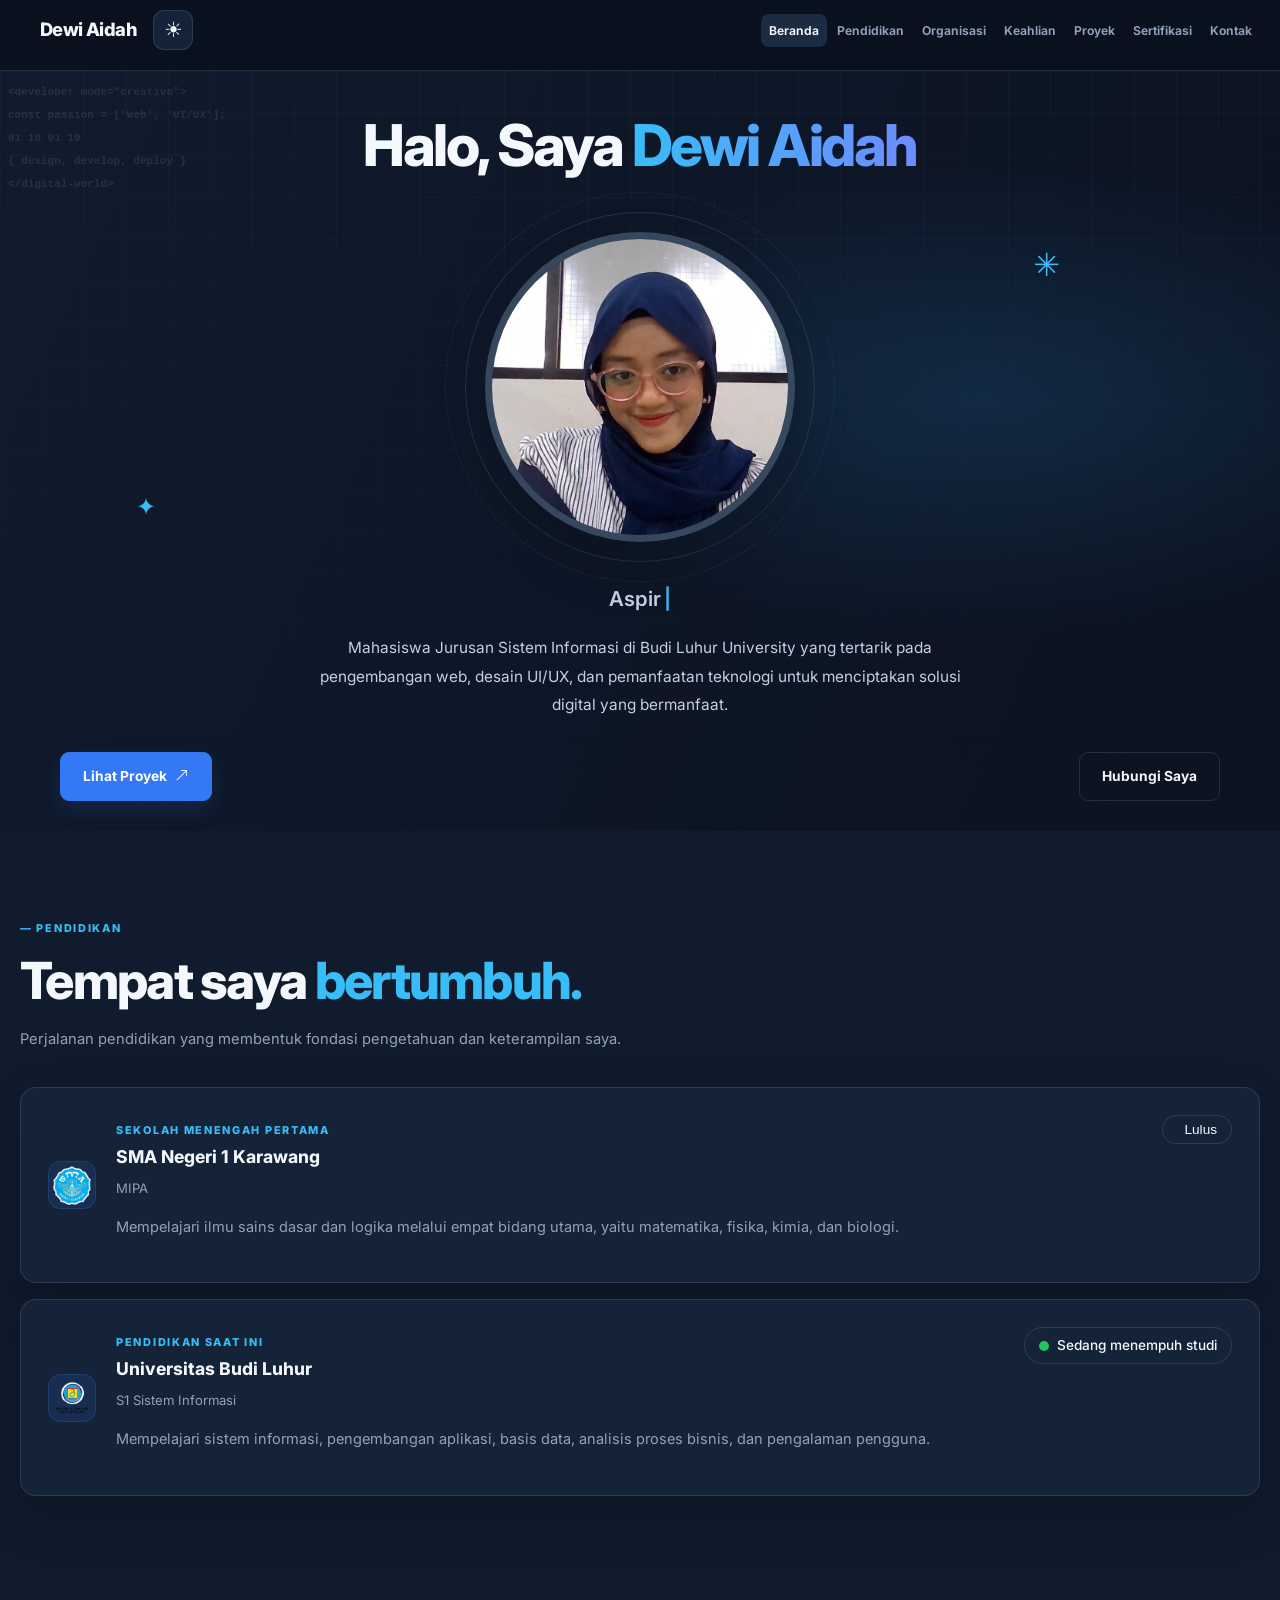
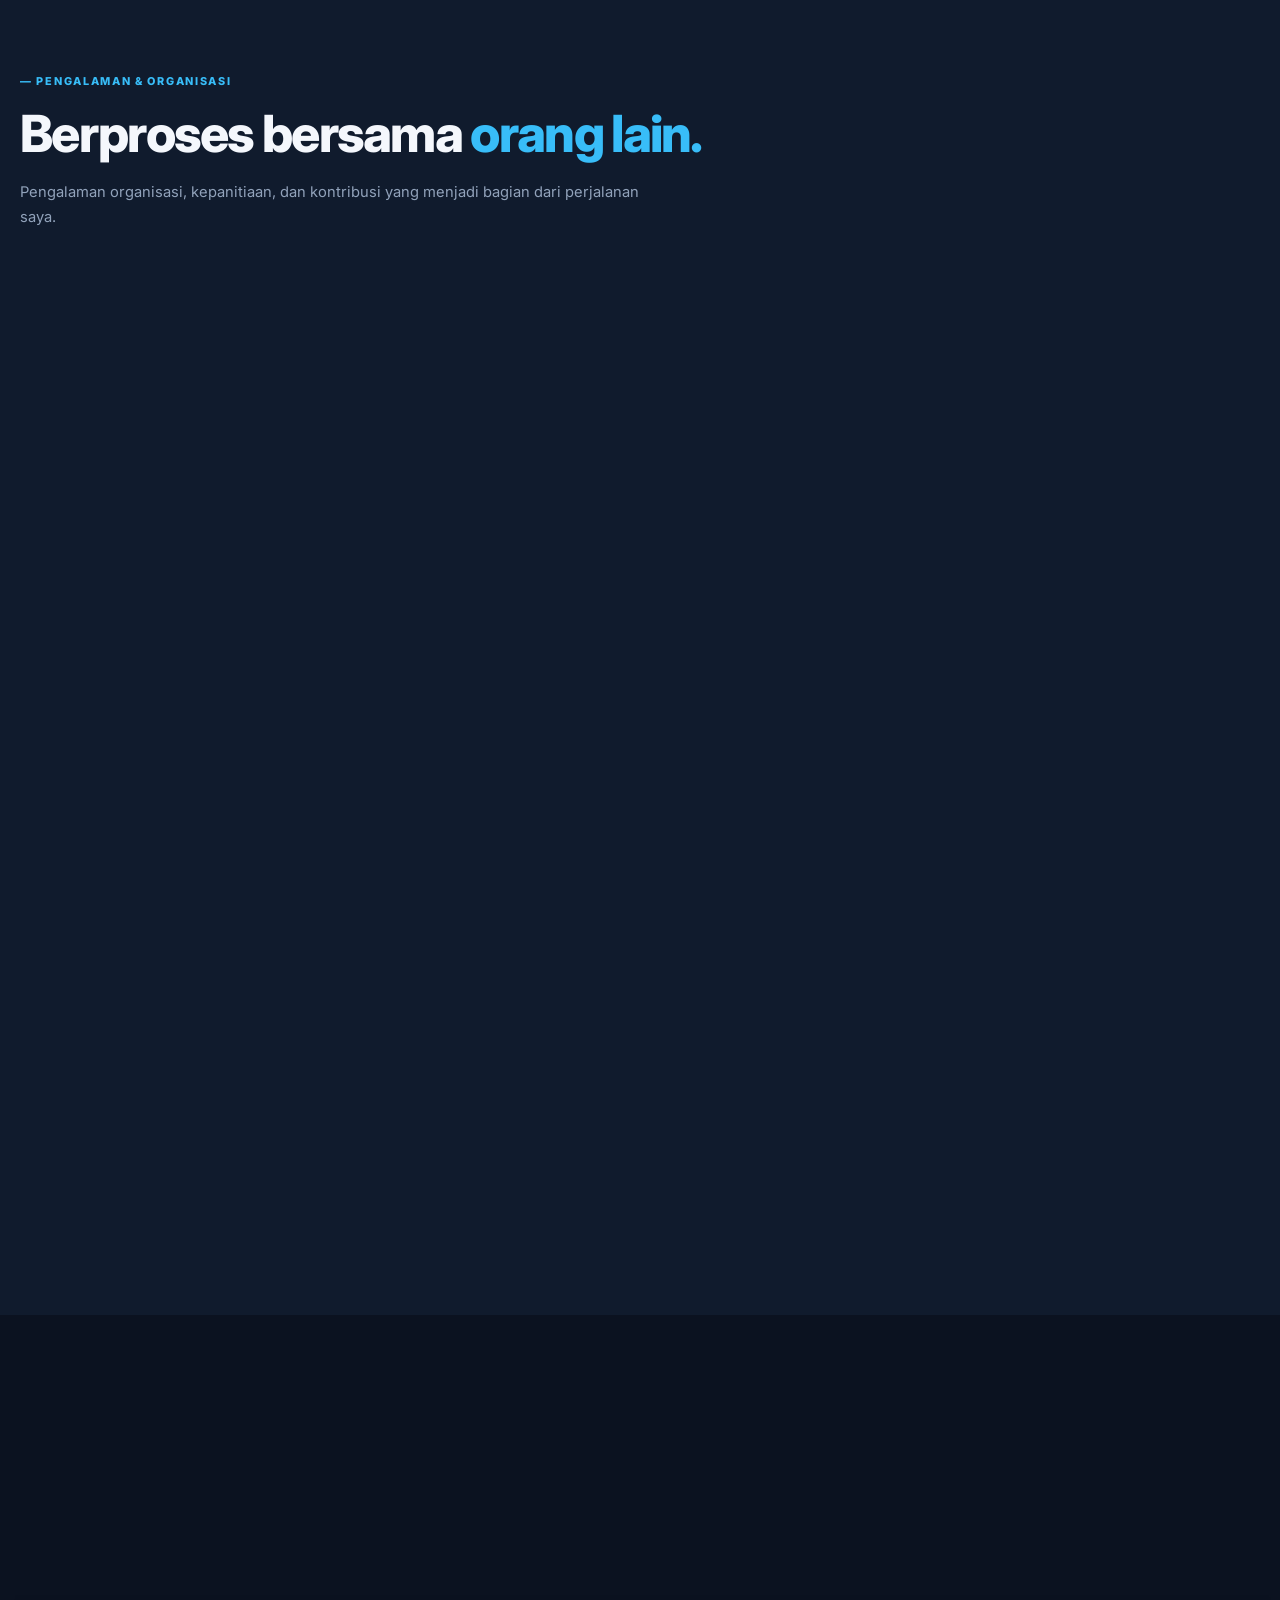
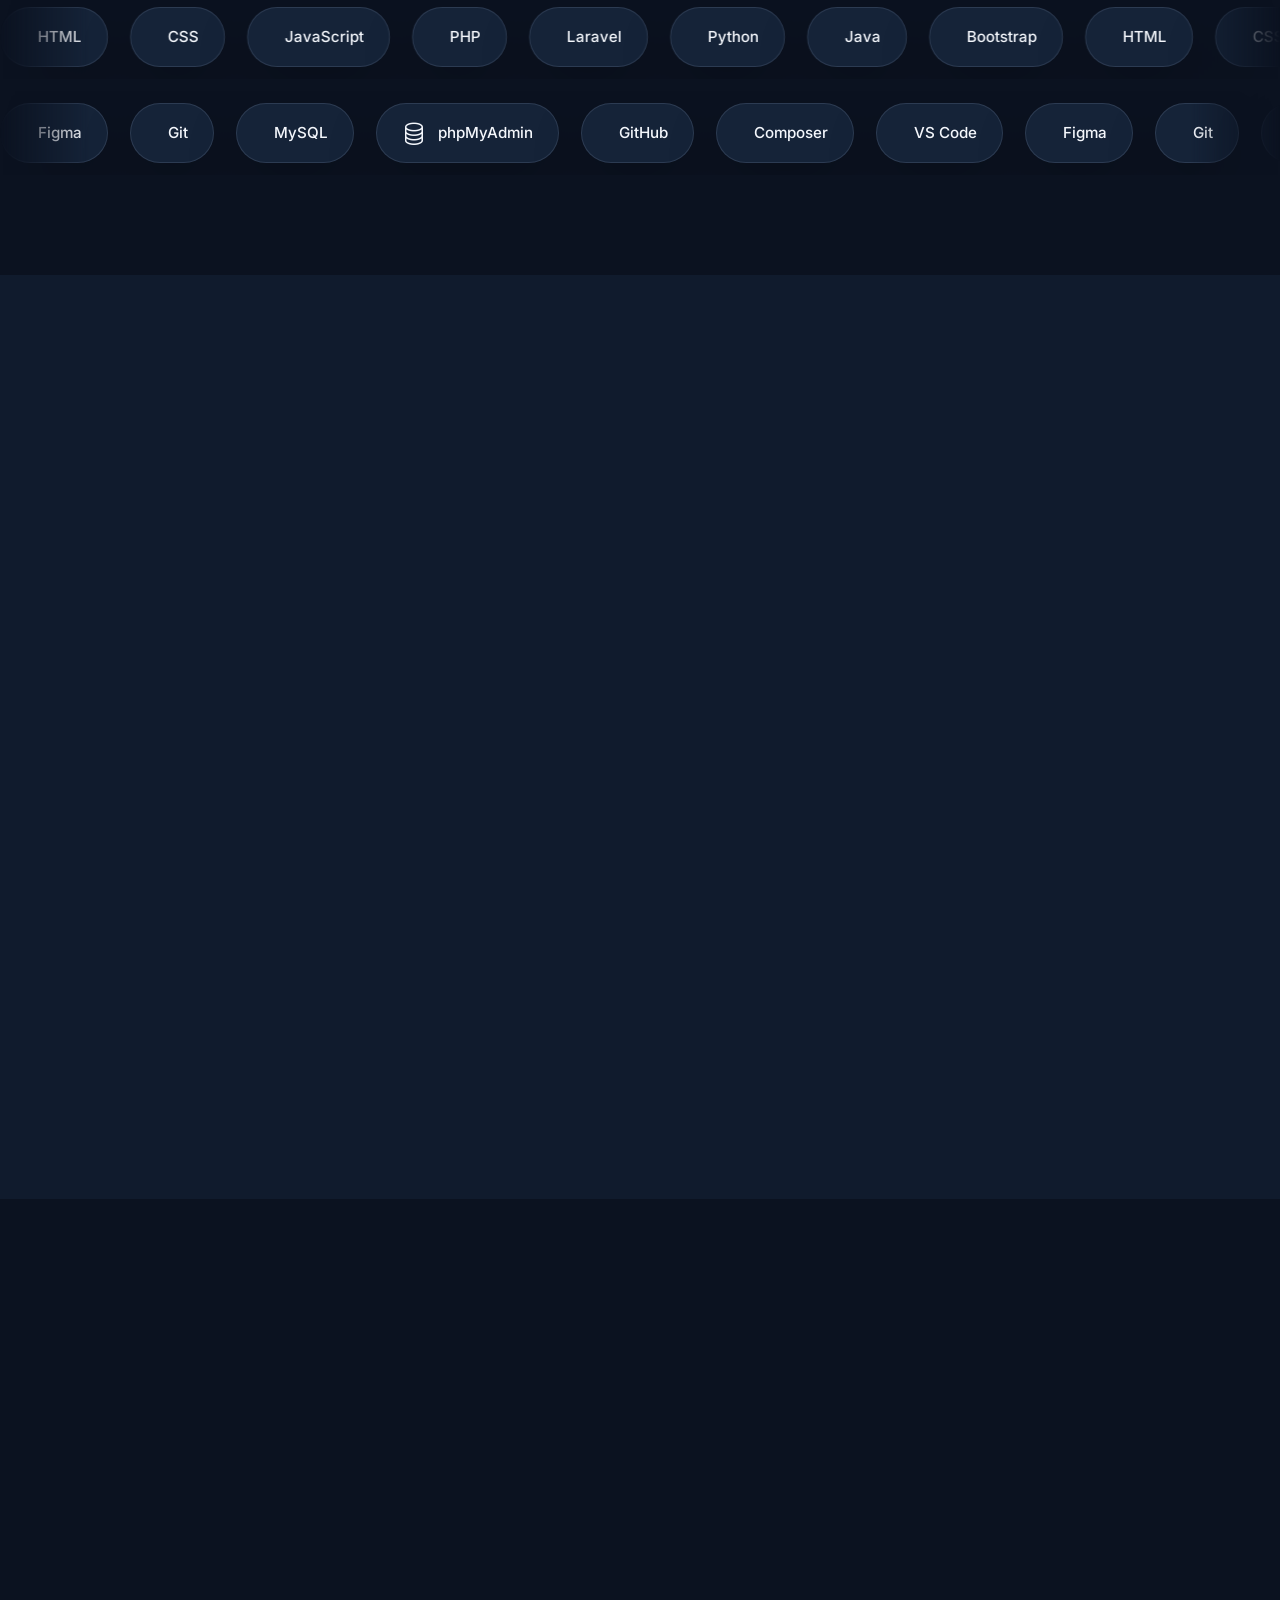
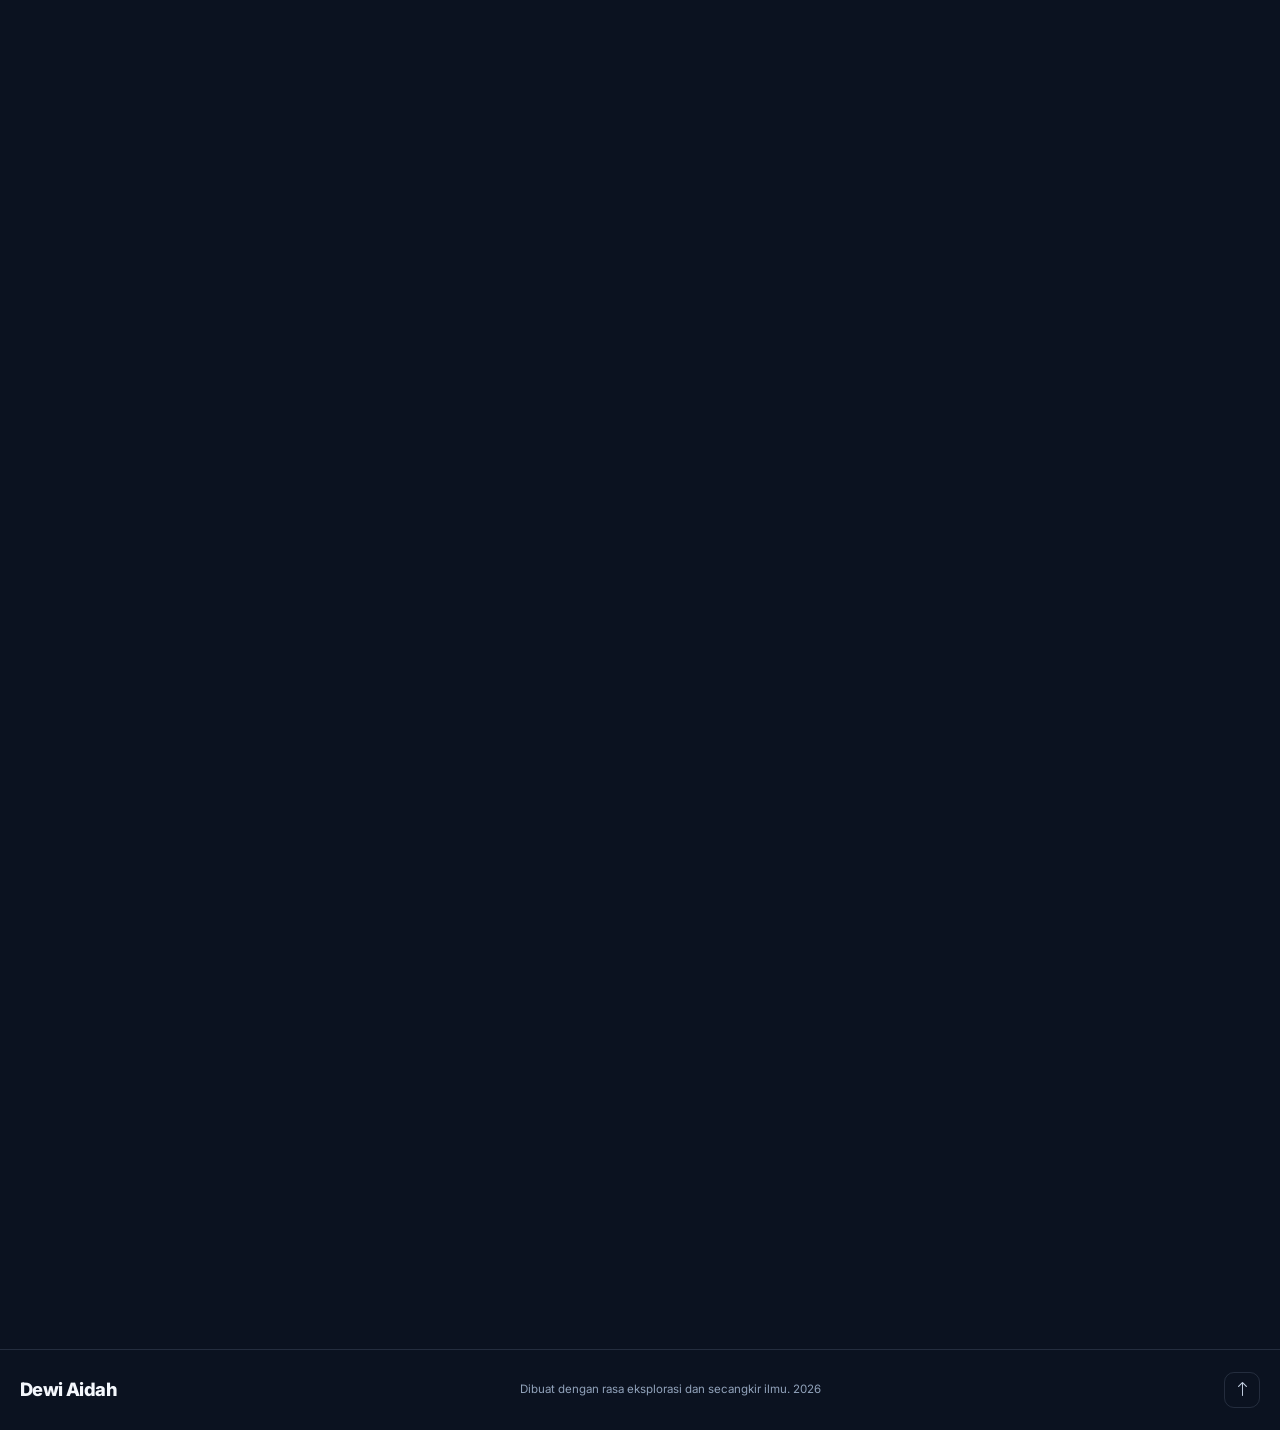
==== commit 4bd514d7: "fixing typo" ====
--- a/cv.html
+++ b/cv.html
@@ -777,7 +777,7 @@
       </article>
       <!-- CARD SERTIFIKAT 7 -->
       <article class="certificate-card"
-        data-certificate="images/bebras.jpeg"
+        data-certificate="images/Bebras.jpeg"
         data-title="Sertifikat Web Development"
         tabindex="0"
         role="button"
@@ -785,7 +785,7 @@
 
         <div class="certificate-image">
           <img
-            src="images/bebras.jpeg"
+            src="images/Bebras.jpeg"
             alt="Sertifikat Web Development"
             loading="lazy">
           <div class="certificate-image-overlay">
